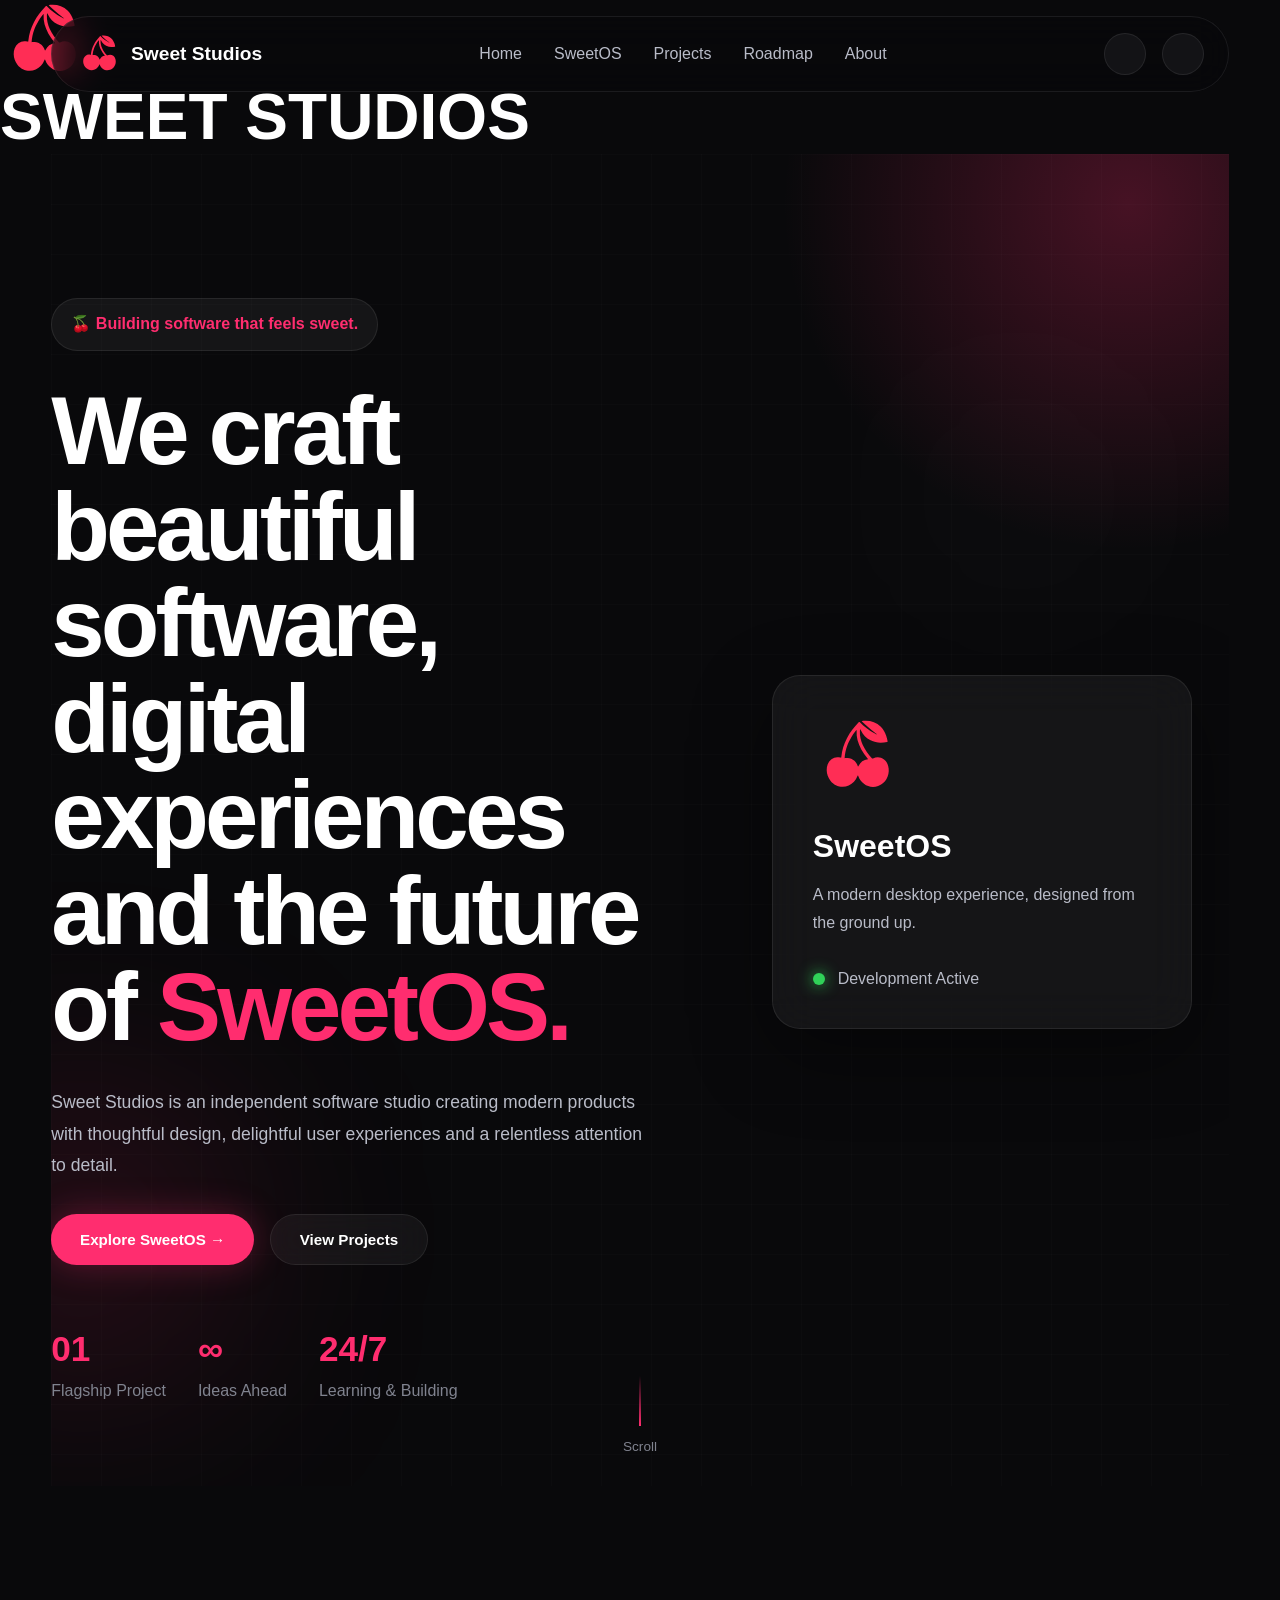
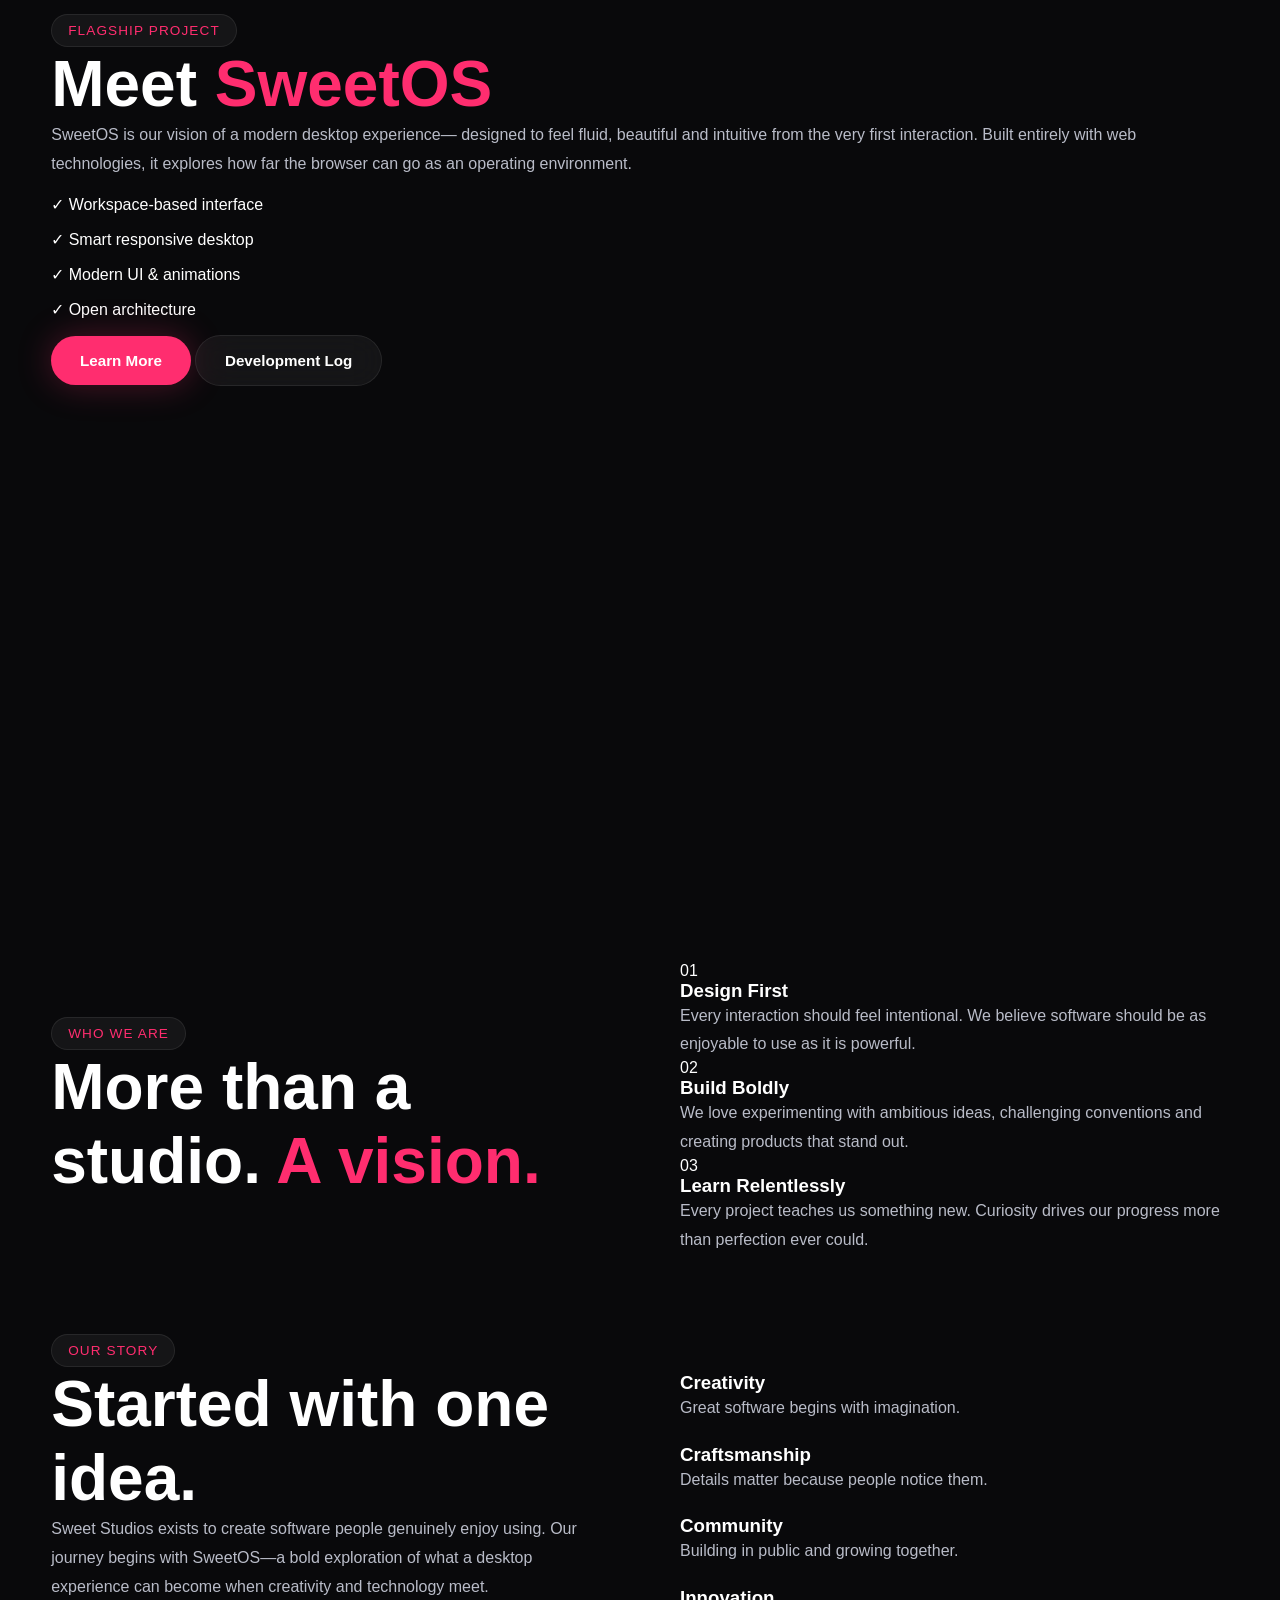
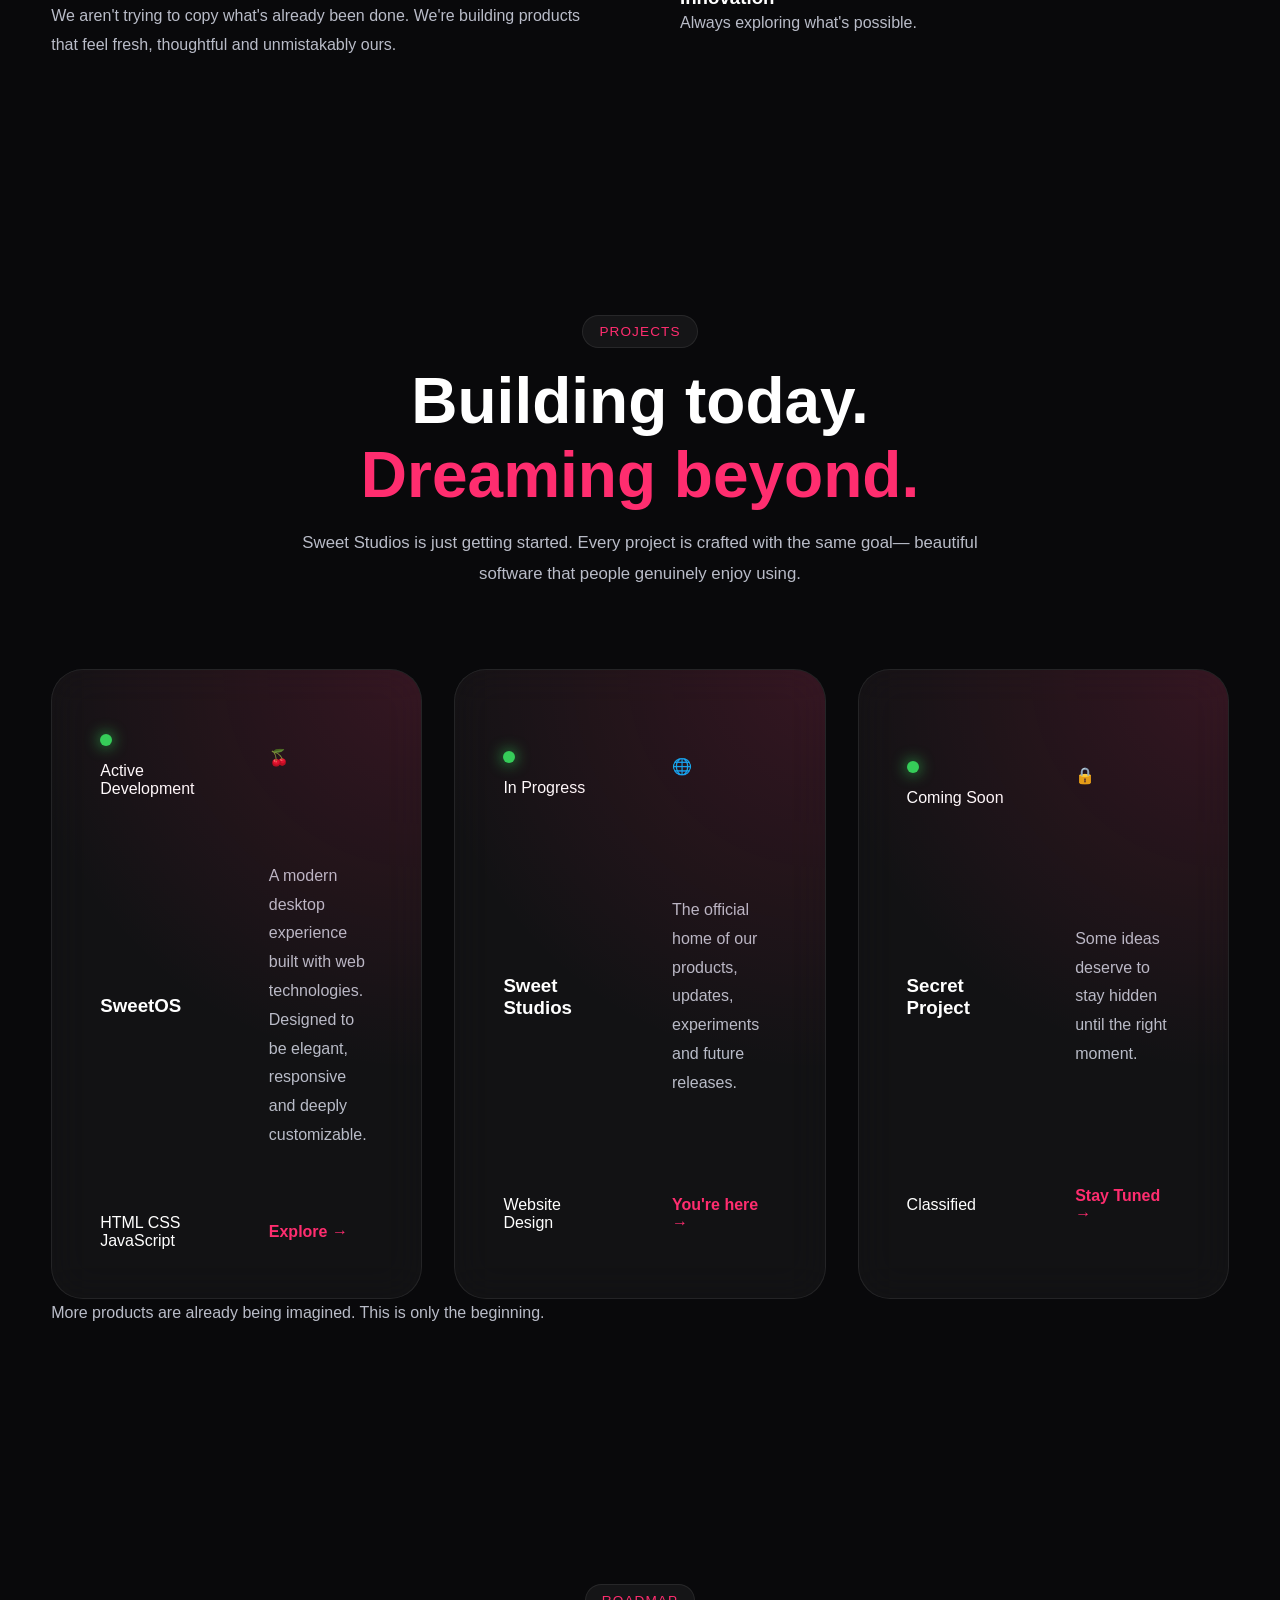
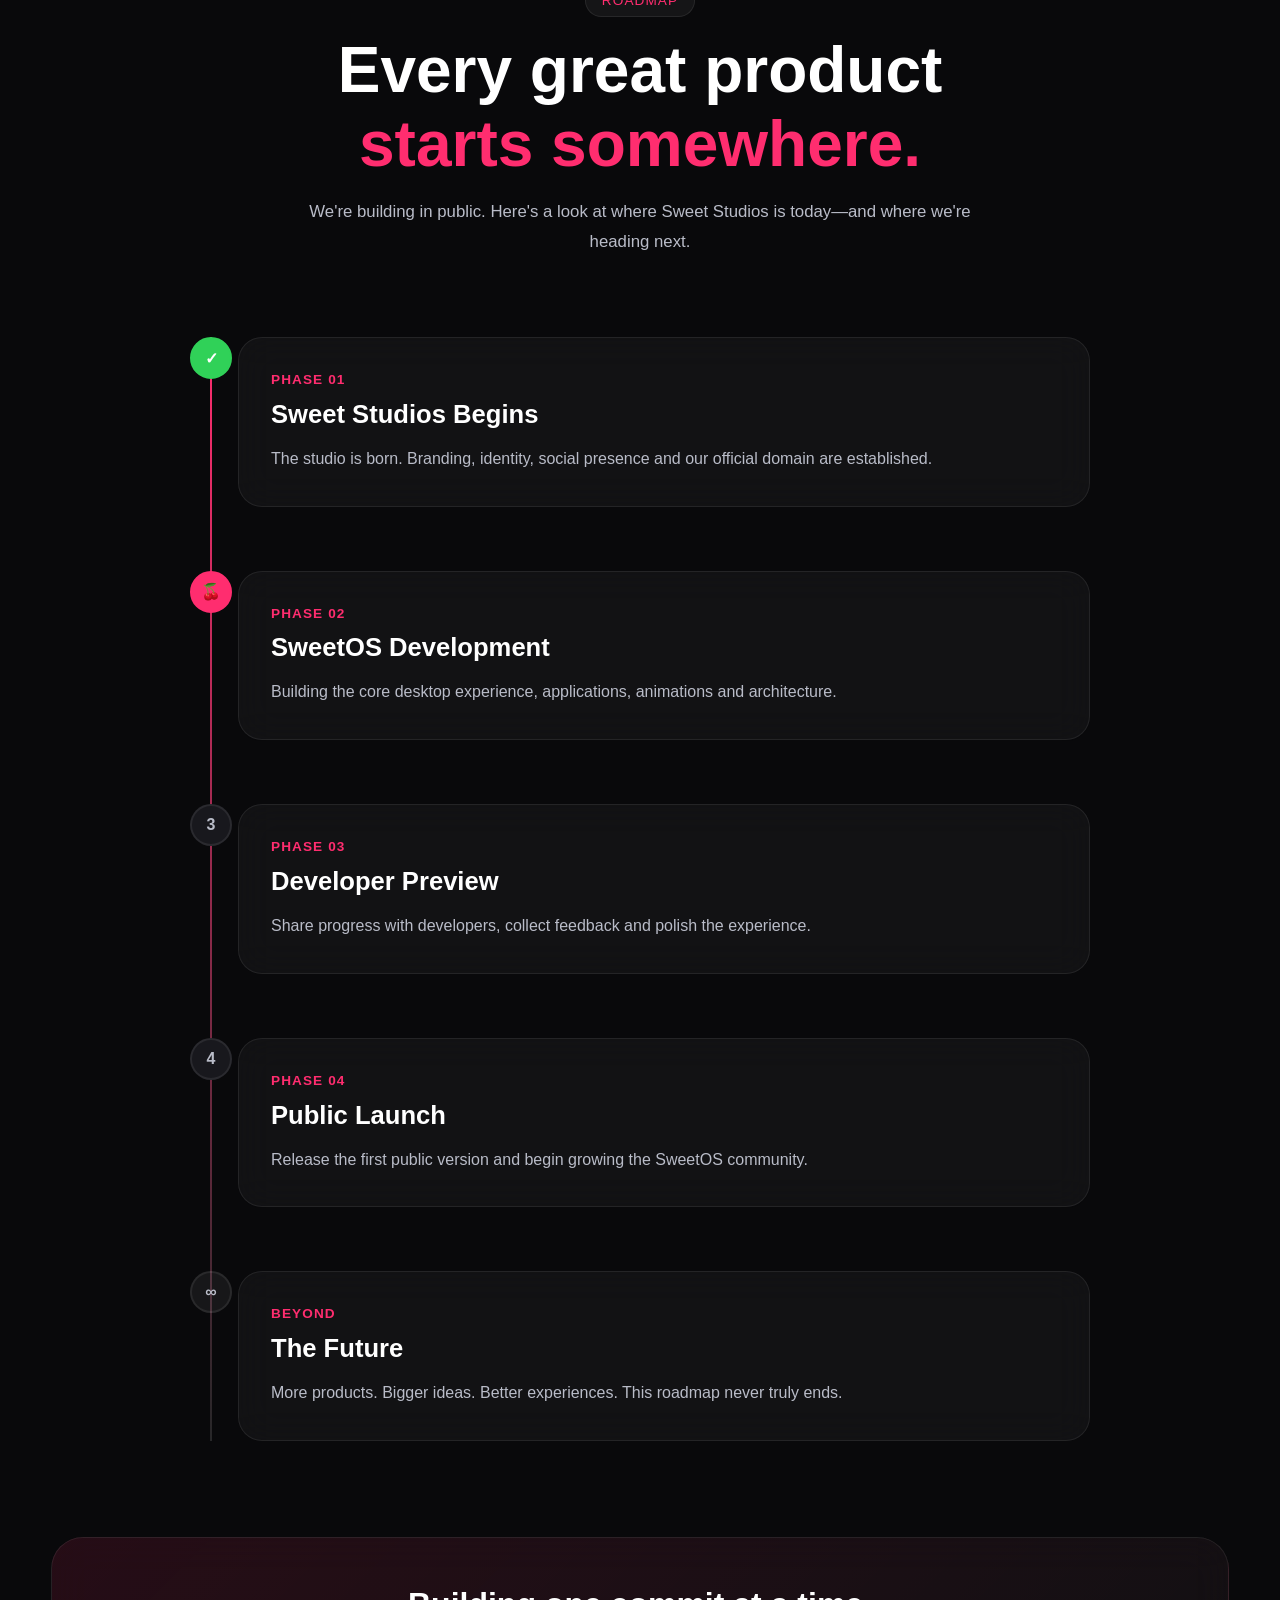
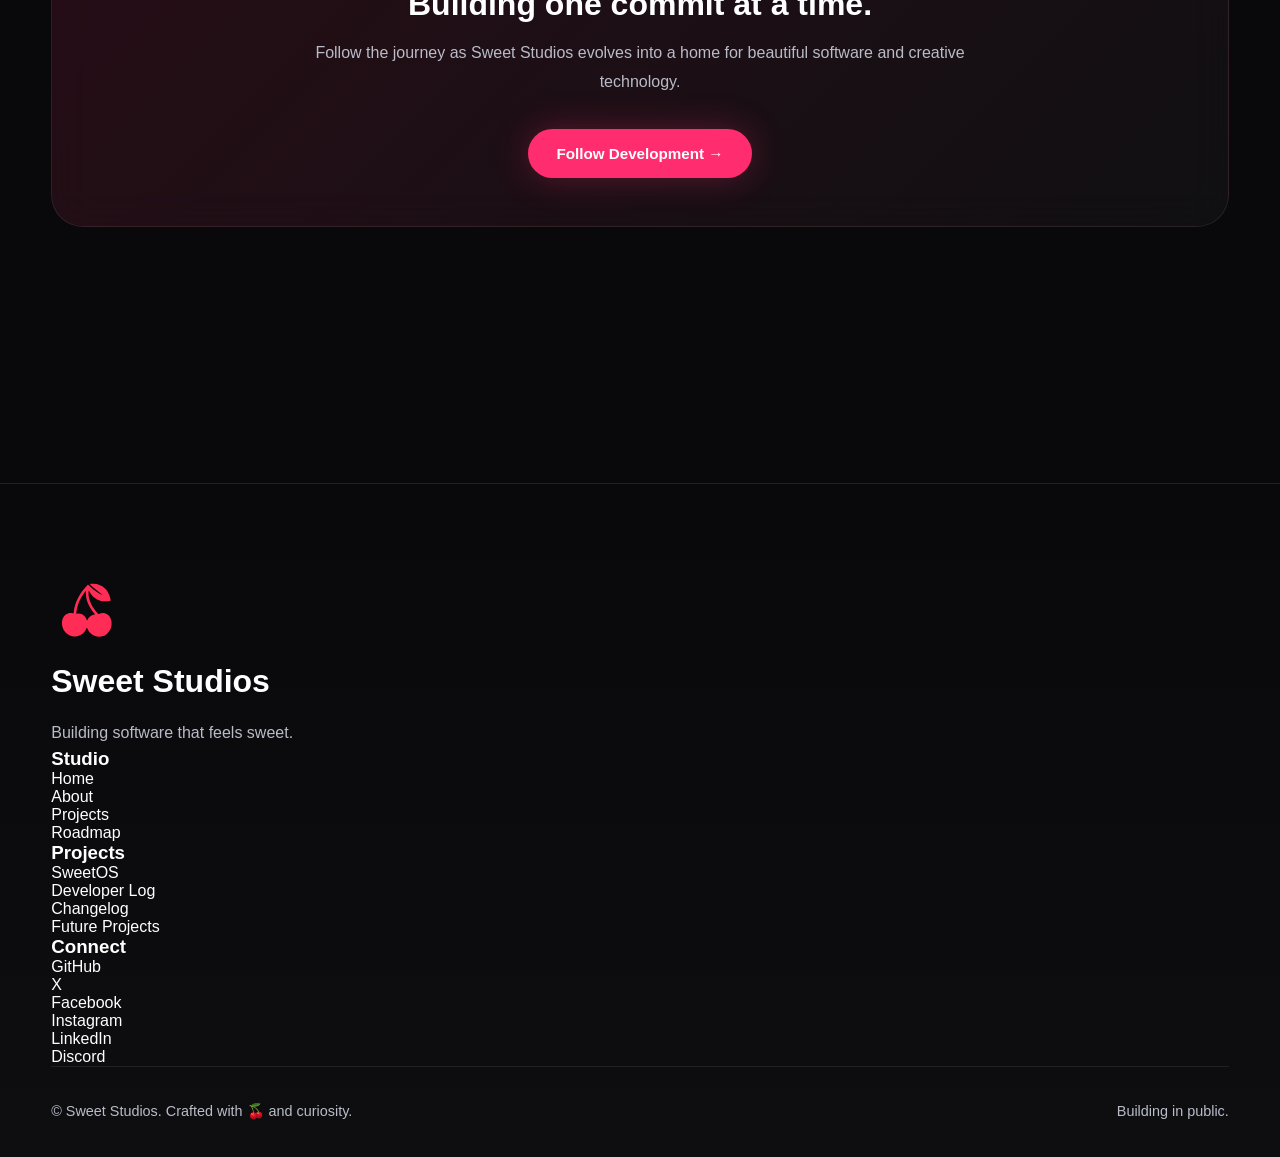
==== index.html @ a258faa6 "Update index.html loader v0.1" ====
<!DOCTYPE html>
<html lang="en">

<head>
  <meta charset="UTF-8">
  <meta name="viewport" content="width=device-width, initial-scale=1.0">

  <!-- Primary SEO -->
  <title>Sweet Studios | Software &amp; Digital Experiences</title>
  <meta name="title" content="Sweet Studios | Software &amp; Digital Experiences">
  <meta name="description" content="Sweet Studios is an independent software studio creating modern products with thoughtful design, delightful user experiences, and the future of SweetOS.">
  <meta name="keywords" content="Sweet Studios, SweetOS, software studio, web development, digital experiences, mobile OS">
  <meta name="author" content="Sweet Studios">
  <meta name="robots" content="index, follow">

  <!-- Canonical URL -->
  <link rel="canonical" href="https://swiitstudios.com/">

  <!-- Favicons -->
  <!-- Primary Favicon for Google Search & legacy browsers -->
  <link rel="icon" type="image/png" sizes="48x48" href="./assets/favicon-48x48.png">
  <link rel="icon" type="image/svg+xml" href="./assets/favicon.svg">
  <link rel="apple-touch-icon" href="./assets/preview-image.jpg">

  <!-- Open Graph / Facebook / WhatsApp -->
  <meta property="og:type" content="website">
  <meta property="og:url" content="https://swiitstudios.com/">
  <meta property="og:title" content="Sweet Studios builds beautiful software, creative experiences and SweetOS.">
  <meta property="og:description" content="Sweet Studios is an independent software studio creating modern products with thoughtful design, delightful user experiences, and the future of SweetOS.">
  <meta property="og:image" content="https://swiitstudios.com/assets/preview-image.jpg">
  <meta property="og:image:type" content="image/jpeg">
  <meta property="og:image:width" content="1200">
  <meta property="og:image:height" content="630">
  <meta property="og:site_name" content="Sweet Studios">

  <!-- Twitter / X Card -->
  <meta name="twitter:card" content="summary_large_image">
  <meta name="twitter:url" content="https://swiitstudios.com/">
  <meta name="twitter:title" content="Sweet Studios builds beautiful software, creative experiences and SweetOS.">
  <meta name="twitter:description" content="Sweet Studios is an independent software studio creating modern products with thoughtful design, delightful user experiences, and the future of SweetOS.">
  <meta name="twitter:image" content="https://swiitstudios.com/assets/preview-image.jpg">
  <meta name="twitter:site" content="@swiitstudios">

  <link rel="stylesheet" href="assets/css/main.css">
</head>


<body>
   <!-- Loader Overlay -->
    <div id="loader-overlay" class="loader-overlay">
        <div class="loader-content">
            <!-- Cherry Icon Container -->
            <div class="cherry-pulse">
                <svg version="1.1" id="Layer_1" xmlns="http://www.w3.org/2000/svg" width="80" height="80"
                    viewBox="200 200 550 550">
                    <g fill="#FF2D55">
                        <path fill-rule="evenodd" clip-rule="evenodd" d="
          M647.531860,681.718750 
          C587.702698,701.925659 530.887329,667.649536 511.697693,614.627380 
          C510.999786,612.699097 510.941132,610.254883 508.359467,609.430908 
          C505.854248,610.314941 505.794220,612.771729 505.040985,614.676147 
          C493.593445,643.619568 473.995697,665.018738 445.465332,677.565002 
          C401.387909,696.948120 349.111298,682.767517 319.976013,644.398743 
          C303.941895,623.283020 294.662598,599.555115 294.166260,573.265869 
          C293.602112,543.384033 302.396698,516.554077 327.069794,497.358185 
          C345.096161,483.333435 365.464539,479.878296 387.467285,486.085785 
          C394.243256,487.997467 394.217743,487.937134 394.837738,480.764618 
          C398.764862,435.334717 412.491028,392.865662 433.348419,352.494965 
          C454.429230,311.691803 482.770752,276.308929 514.123047,243.102737 
          C517.301636,239.736191 519.247864,239.729340 522.430725,243.131760 
          C551.375732,274.073273 585.149353,298.756226 622.003845,319.398804 
          C624.910339,321.026794 627.692505,322.882172 630.633423,324.441559 
          C632.610474,325.489868 634.577637,326.966217 637.321533,326.128296 
          C637.478088,322.799042 634.791382,321.568268 632.828552,320.095703 
          C609.219849,302.385040 586.440308,283.667969 564.510986,263.921936 
          C555.721497,256.007538 547.094238,247.912201 538.442566,239.846191 
          C537.274170,238.756897 535.708130,237.841644 535.576599,235.264908 
          C540.890625,233.099365 546.771362,233.324203 552.384583,233.017258 
          C596.153748,230.623795 634.612732,243.503433 666.346558,274.213531 
          C683.944763,291.243988 695.035278,312.470734 703.103455,335.357178 
          C707.481812,347.777130 710.755432,360.486450 712.802368,373.516449 
          C713.252747,376.383301 712.712463,377.831726 709.679138,378.462097 
          C670.514771,386.600830 632.191162,385.781952 595.632446,367.467346 
          C565.038269,352.140747 544.083862,327.509857 528.972656,297.384705 
          C528.153687,295.752075 527.269775,294.150543 526.362732,292.565063 
          C526.229980,292.333130 525.798157,292.272400 524.997253,291.890411 
          C522.485718,296.779633 522.663025,302.155853 522.410889,307.281952 
          C520.819458,339.630798 528.979980,369.924133 542.229370,399.098816 
          C557.763306,433.304016 580.210205,462.785187 604.709229,490.897827 
          C607.377380,493.959564 609.493408,493.203430 612.437317,491.730316 
          C639.188171,478.343994 664.638428,480.728027 688.359436,498.821686 
          C703.071838,510.043823 711.805176,525.369080 716.791565,543.007874 
          C730.499756,591.498901 710.283325,645.059021 668.075378,671.737549 
          C661.729614,675.748535 654.966492,678.998596 647.531860,681.718750 
          M512.892090,544.377625 
          C525.679321,516.368164 547.125488,500.079315 578.020264,497.159149 
          C577.768250,493.605042 575.612244,492.032806 574.087646,490.168671 
          C558.458557,471.058655 544.000671,451.178162 532.081238,429.470001 
          C509.928925,389.125336 496.594269,346.678558 499.960602,300.034332 
          C500.071991,298.490692 500.683594,296.730835 499.180298,295.394745 
          C485.136505,305.712341 447.979034,368.880615 435.846222,402.642609 
          C425.696808,430.885284 418.724365,459.739075 417.334137,490.270355 
          C419.764832,489.956665 421.410126,489.852722 423.008453,489.521881 
          C446.951416,484.566193 467.358948,491.599487 485.011047,507.844879 
          C495.804810,517.778442 502.928131,530.041077 507.565582,543.859924 
          C508.014221,545.196777 508.116547,547.044128 509.898773,547.423523 
          C511.631226,547.792358 512.021851,546.204529 512.892090,544.377625 
          z" />
                    </g>
                </svg>
            </div>

            <!-- Title & Progress Bar -->
            <h2 class="loader-title">SWEET STUDIOS</h2>
            <div class="progress-bar-container">
                <div id="progress-bar" class="progress-bar"></div>
            </div>
        </div>
    </div>


    <div id="navbar"></div>

    <main>

        <div id="hero"></div>

        <div id="featured-project"></div>

        <div id="about"></div>

        <div id="projects"></div>

        <div id="roadmap"></div>

    </main>

    <div id="footer"></div>

    <script src="assets/js/loader.js"></script>
    <script src="assets/js/main.js"></script>

</body>

</html>
---- assets/css/main.css ----
@import url("reset.css");
@import url("variables.css");
@import url("buttons.css");
@import url("animations.css");

@import url("navbar.css");
@import url("hero.css");
@import url("featured-project.css");
@import url("about.css");
@import url("projects.css");
@import url("roadmap.css");
@import url("footer.css");

/* ===========================
   GLOBAL STYLES
=========================== */

html{

    scroll-behavior:smooth;

}

body{

    margin:0;

    background:var(--background);

    color:var(--text-primary);

    font-family:var(--font-family);

    overflow-x:hidden;

}

main{

    width:100%;

}

section{

    width:100%;

    position:relative;

}

img{

    display:block;

    max-width:100%;

}

a{

    text-decoration:none;

    color:inherit;

}

.container{

    width:min(1200px,92%);

    margin:auto;

}

/* ===========================
   SECTION TAG
=========================== */

.section-tag{

    display:inline-flex;

    align-items:center;

    gap:.6rem;

    padding:.5rem 1rem;

    border-radius:999px;

    background:rgba(255,255,255,.05);

    border:1px solid rgba(255,255,255,.08);

    color:var(--accent);

    font-size:.85rem;

    letter-spacing:.08em;

    text-transform:uppercase;

}

/* ===========================
   HEADINGS
=========================== */

h1{

    font-size:clamp(3rem,8vw,6rem);

    line-height:1;

    margin:0;

}

h2{

    font-size:clamp(2rem,5vw,4rem);

    margin:0;

}

h3{

    margin:0;

}

p{

    line-height:1.8;

    color:var(--text-secondary);

}

/* ===========================
   TEXT HIGHLIGHT
=========================== */

span{

    color:inherit;

}

.hero-title span,
h2 span{

    color:var(--accent);

}

/* ===========================
   CUSTOM SCROLLBAR
=========================== */

::-webkit-scrollbar{

    width:10px;

}

::-webkit-scrollbar-track{

    background:#090909;

}

::-webkit-scrollbar-thumb{

    background:var(--accent);

    border-radius:999px;

}

::-webkit-scrollbar-thumb:hover{

    background:var(--accent-light);

}
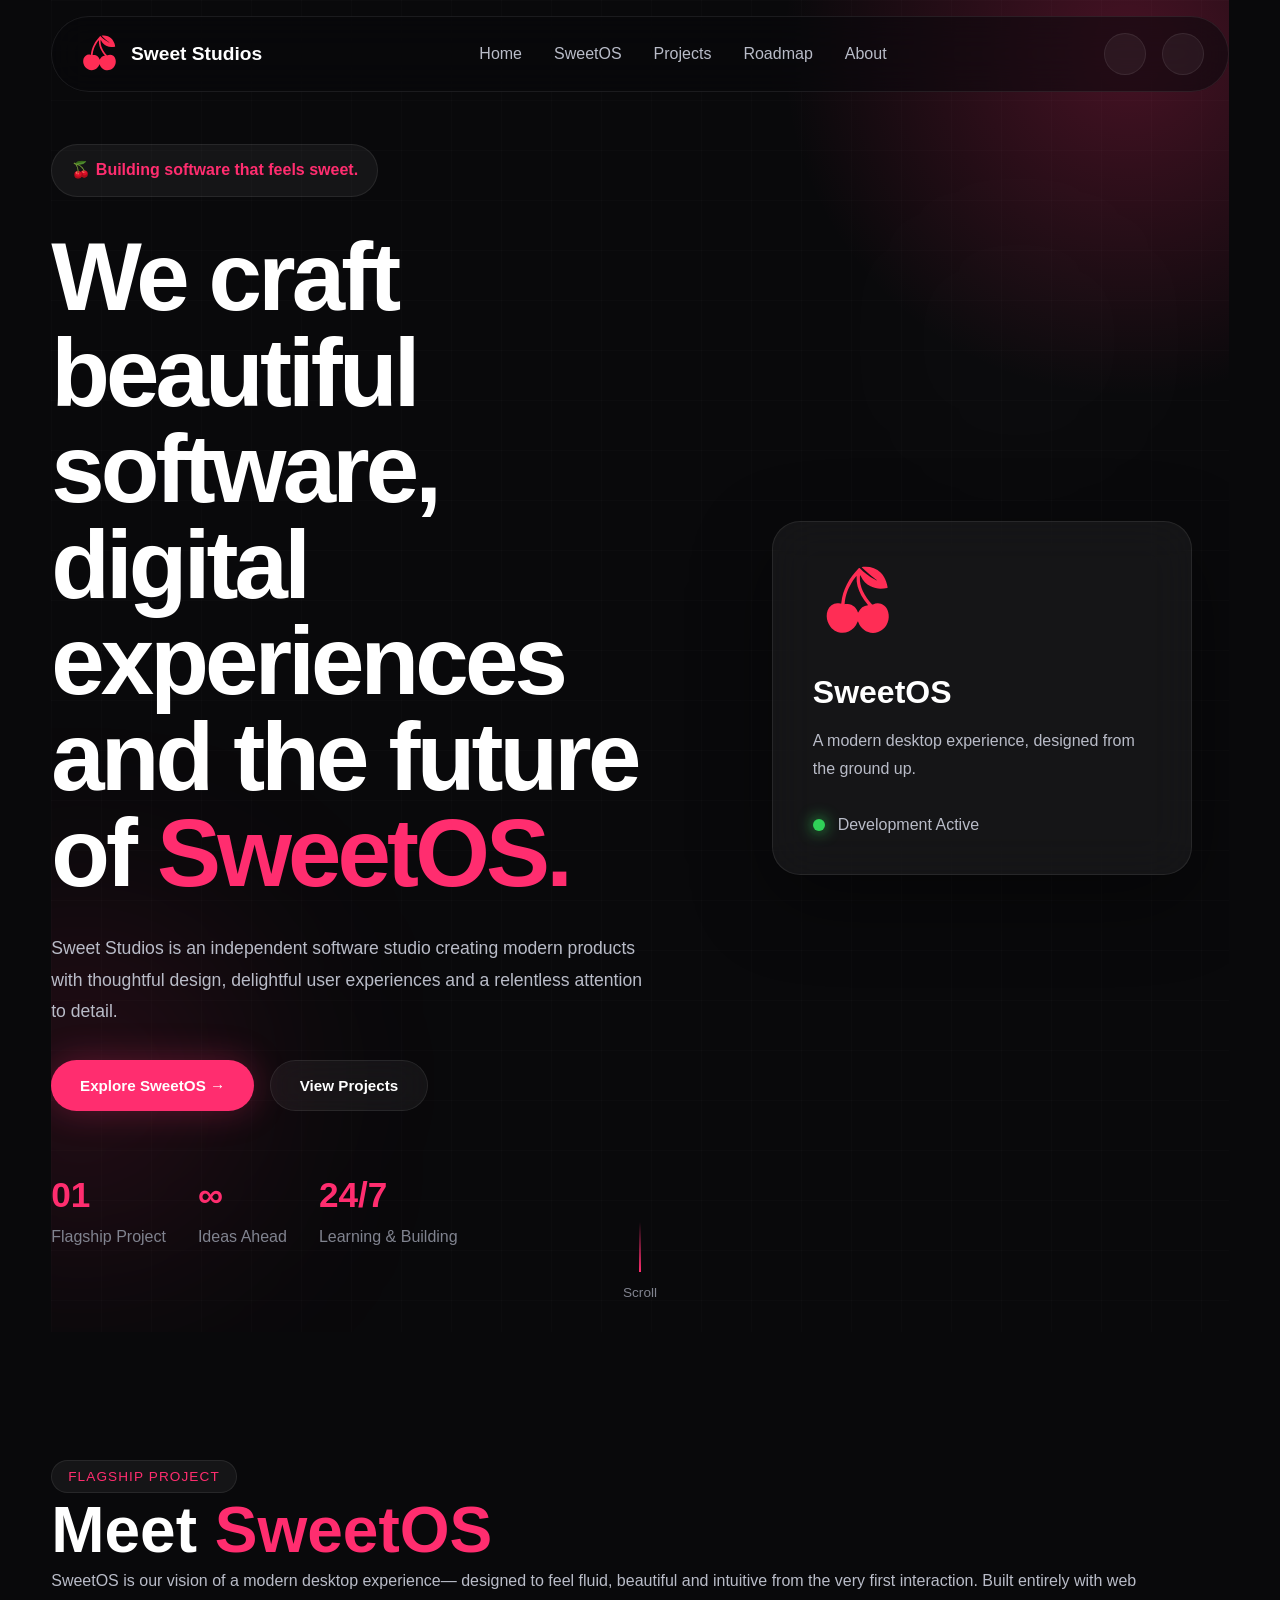
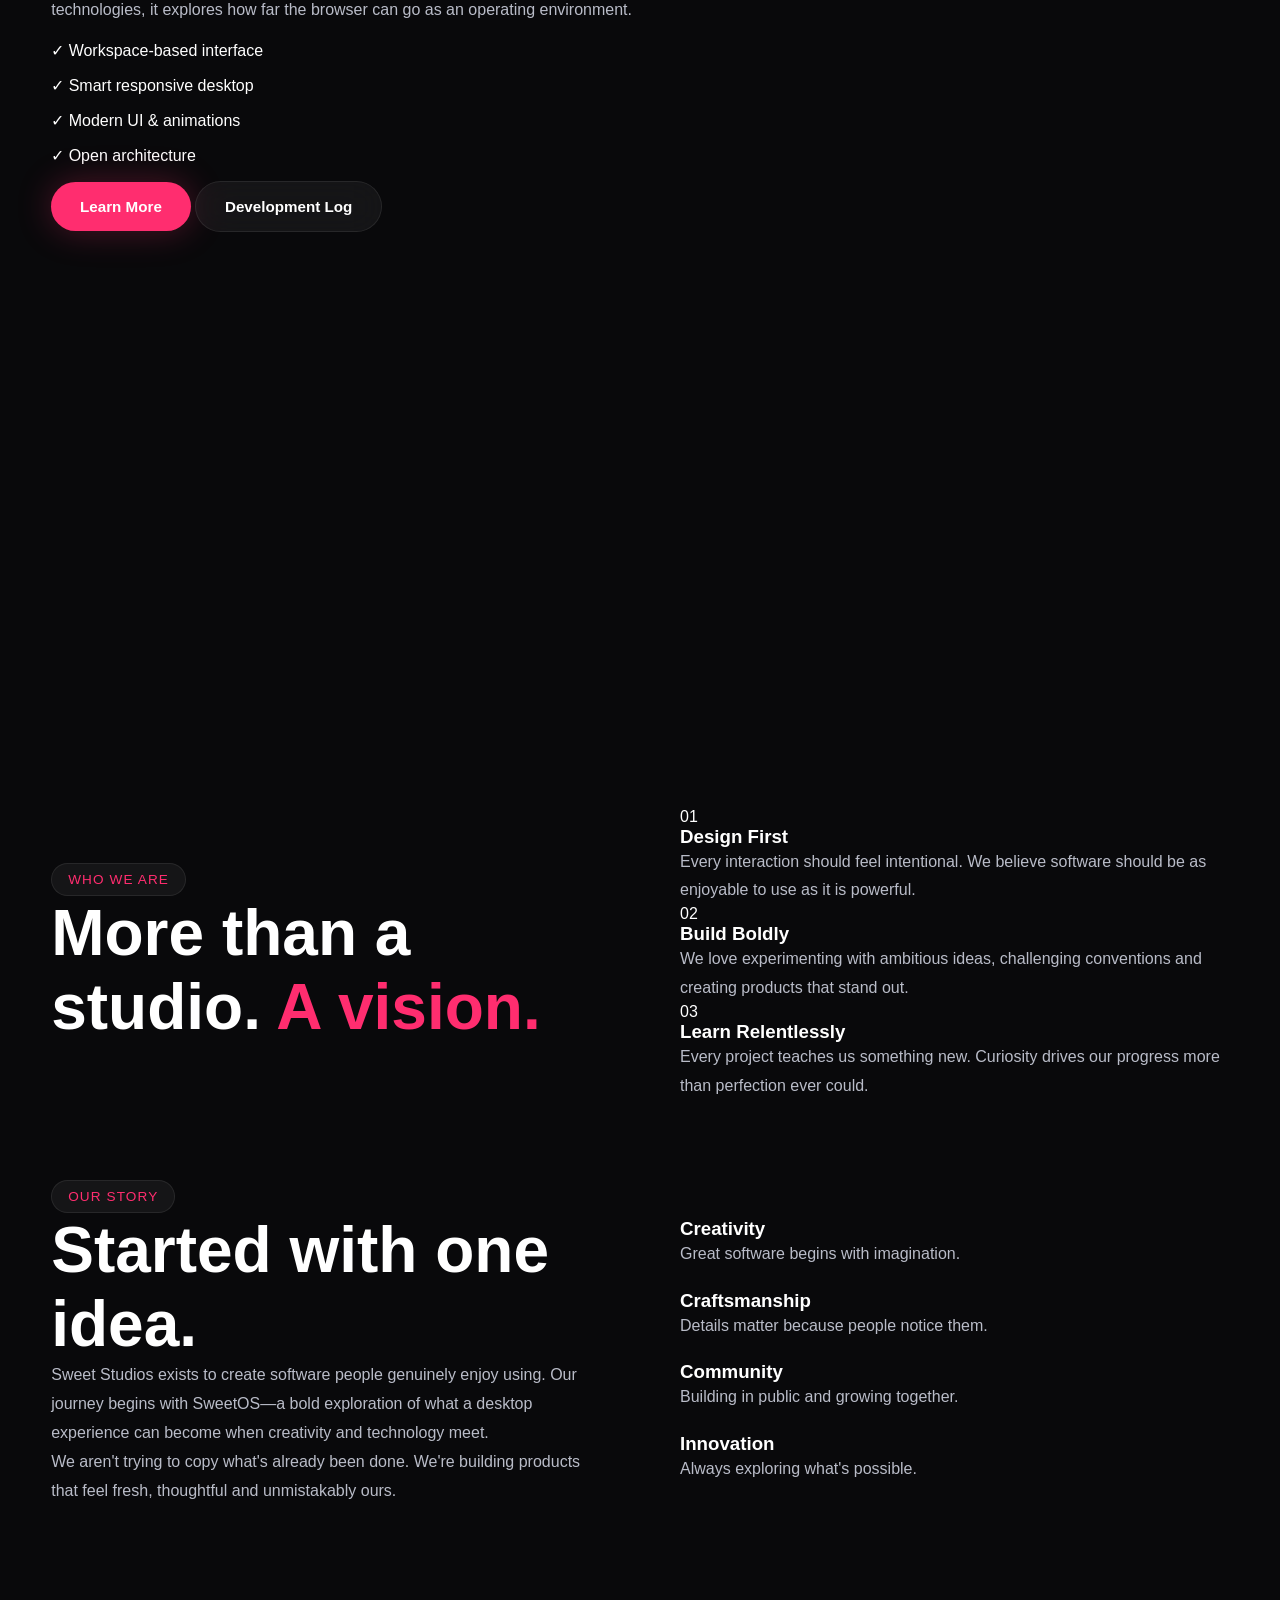
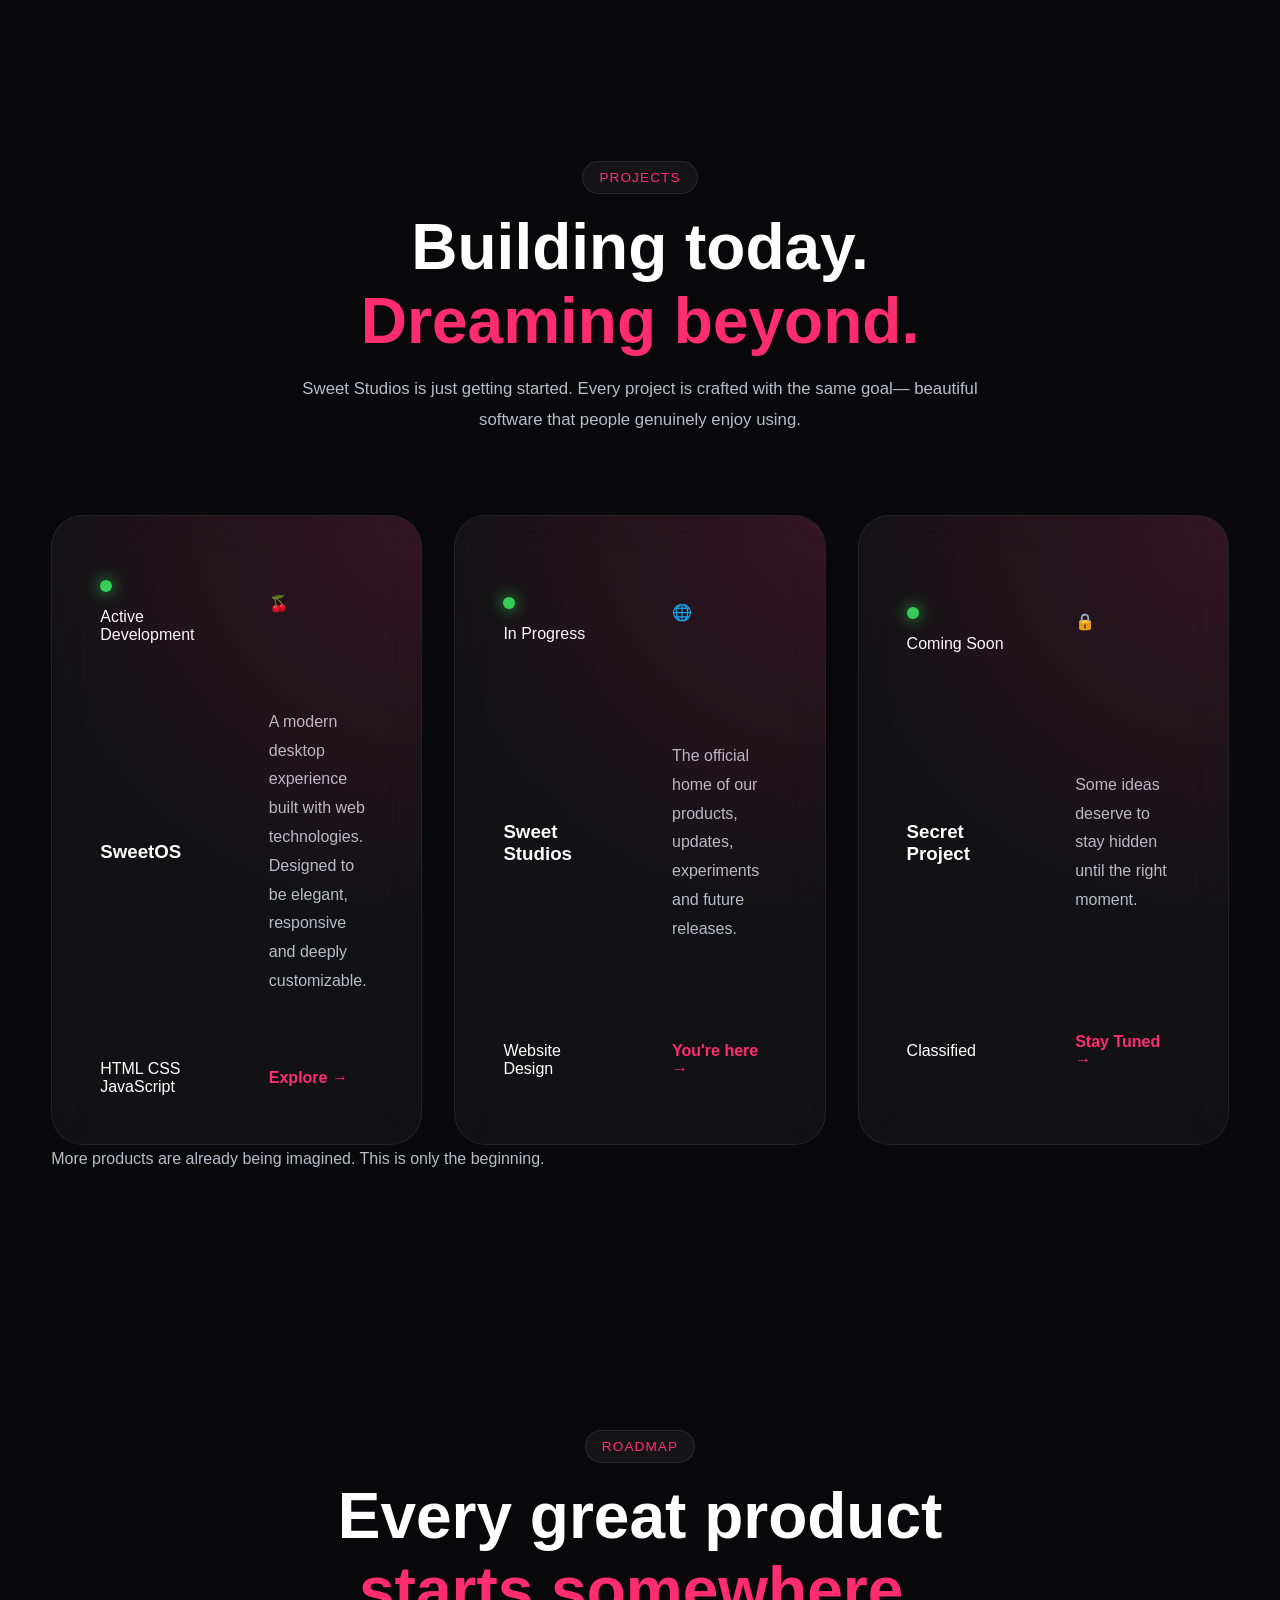
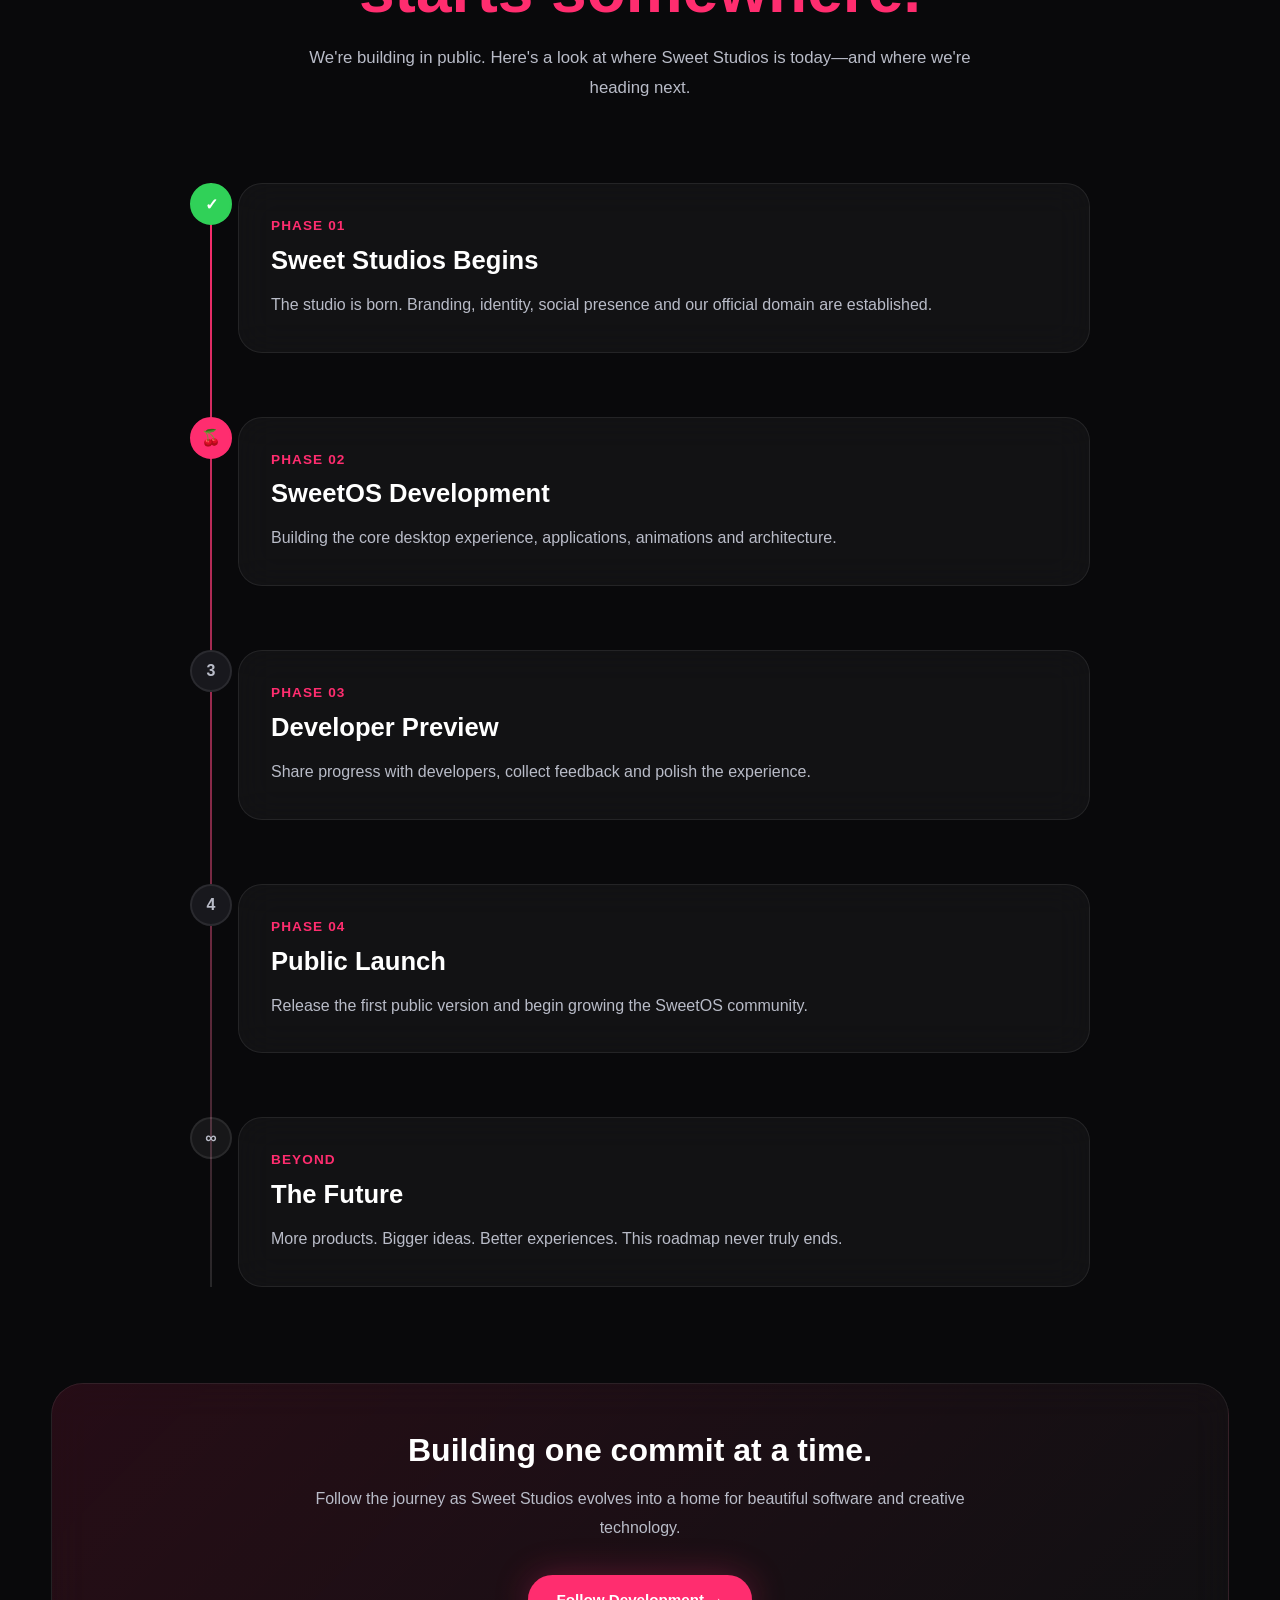
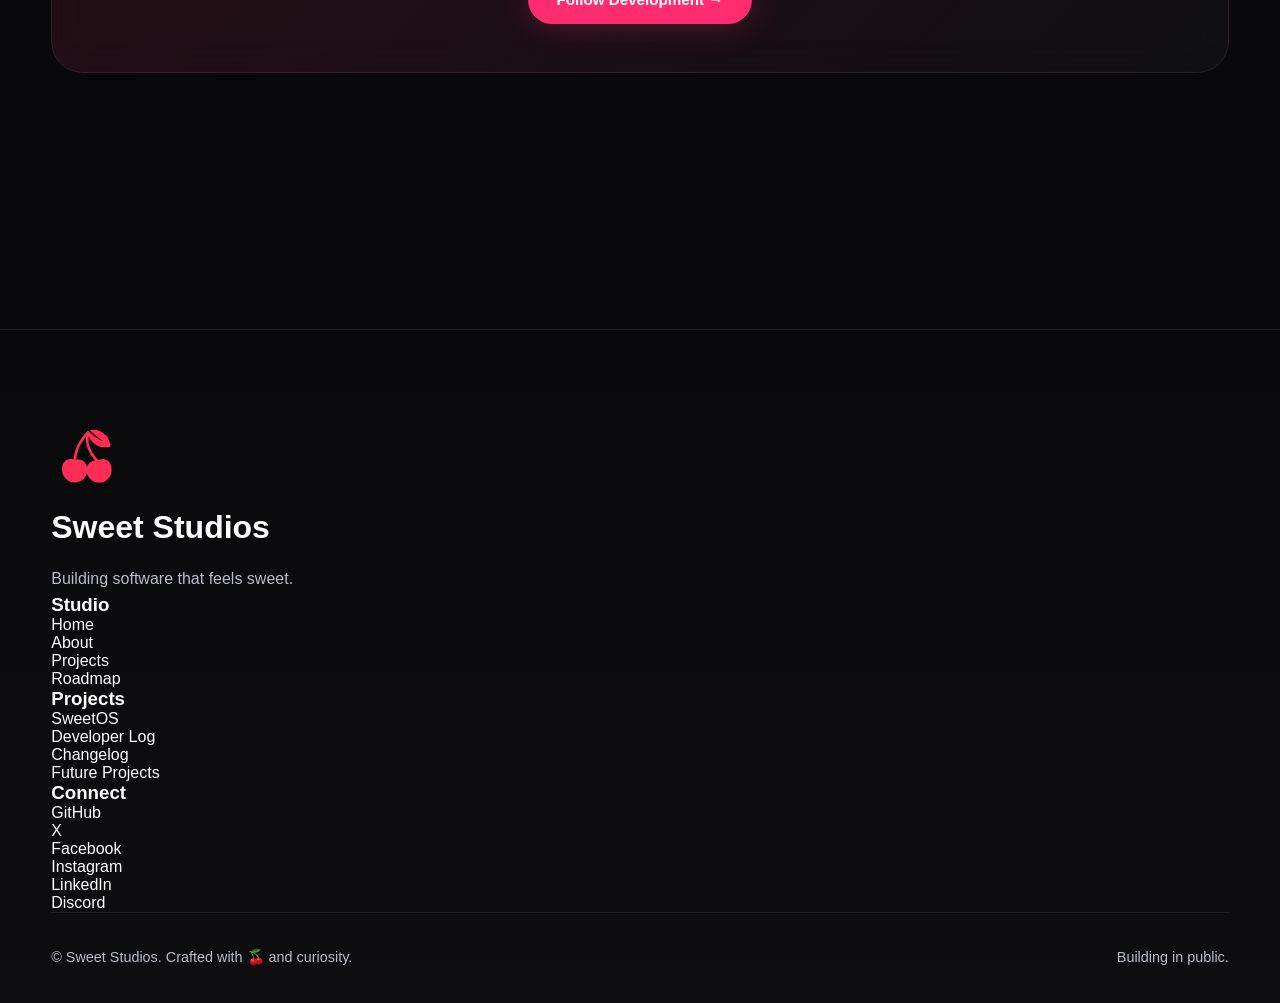
==== commit b08adc25: "Update index.html Brand names mistakes" ====
--- a/index.html
+++ b/index.html
@@ -40,6 +40,24 @@
   <meta name="twitter:description" content="Sweet Studios is an independent software studio creating modern products with thoughtful design, delightful user experiences, and the future of SweetOS.">
   <meta name="twitter:image" content="https://swiitstudios.com/assets/preview-image.jpg">
   <meta name="twitter:site" content="@swiitstudios">
+
+  <!-- Organization Schema - Tells Google + AI your real brand name -->
+<script type="application/ld+json">
+{
+  "@context": "https://schema.org",
+  "@type": "Organization",
+  "name": "Sweet Studios",
+  "alternateName": "Swiit Studios",
+  "url": "https://swiitstudios.com",
+  "logo": "https://swiitstudios.com/assets/favicon.svg",
+  "sameAs": [
+    "https://github.com/swiitstudios",
+    "https://x.com/swiitstudios",
+    "https://facebook.com/swiitstudios"
+  ],
+  "description": "Sweet Studios is an independent software studio creating modern products with thoughtful design, delightful user experiences, and the future of SweetOS."
+}
+</script>
 
   <link rel="stylesheet" href="assets/css/main.css">
 </head>
--- a/assets/css/main.css
+++ b/assets/css/main.css
@@ -34,6 +34,79 @@
     overflow-x:hidden;
 
 }
+/* Full-screen Loader Overlay */
+.loader-overlay {
+  position: fixed;
+  top: 0;
+  left: 0;
+  width: 100vw;
+  height: 100vh;
+  background-color: #0d0d0d;
+  display: flex;
+  justify-content: center;
+  align-items: center;
+  z-index: 9999;
+  transition: opacity 0.6s ease, visibility 0.6s ease;
+}
+
+/* Loader Content Container */
+.loader-content {
+  display: flex;
+  flex-direction: column;
+  align-items: center;
+  text-align: center;
+}
+
+/* Pulsing Cherry Animation */
+.cherry-pulse {
+  animation: cherryBounce 1.4s infinite ease-in-out alternate;
+}
+
+@keyframes cherryBounce {
+  0% {
+    transform: scale(0.92);
+    filter: drop-shadow(0 0 5px rgba(255, 45, 85, 0.4));
+  }
+  100% {
+    transform: scale(1.08);
+    filter: drop-shadow(0 0 25px rgba(255, 45, 85, 0.9));
+  }
+}
+
+/* Text Styling */
+.loader-title {
+  color: #ffffff;
+  font-family: system-ui, -apple-system, sans-serif;
+  font-size: 1.1rem;
+  letter-spacing: 0.25em;
+  margin: 1.5rem 0 1rem 0;
+  text-transform: uppercase;
+  opacity: 0.9;
+}
+
+/* Progress Bar Outer Track */
+.progress-bar-container {
+  width: 160px;
+  height: 4px;
+  background: rgba(255, 255, 255, 0.1);
+  border-radius: 4px;
+  overflow: hidden;
+}
+
+/* Progress Bar Fill */
+.progress-bar {
+  width: 0%;
+  height: 100%;
+  background: linear-gradient(90deg, #FF2D55, #ff6b8b);
+  border-radius: 4px;
+  transition: width 0.2s ease-out;
+}
+
+/* Class to hide the loader smoothly */
+.loader-overlay.hidden {
+  opacity: 0;
+  visibility: hidden;
+}
 
 main{
 
@@ -184,4 +257,4 @@
 
     background:var(--accent-light);
 
-}+}
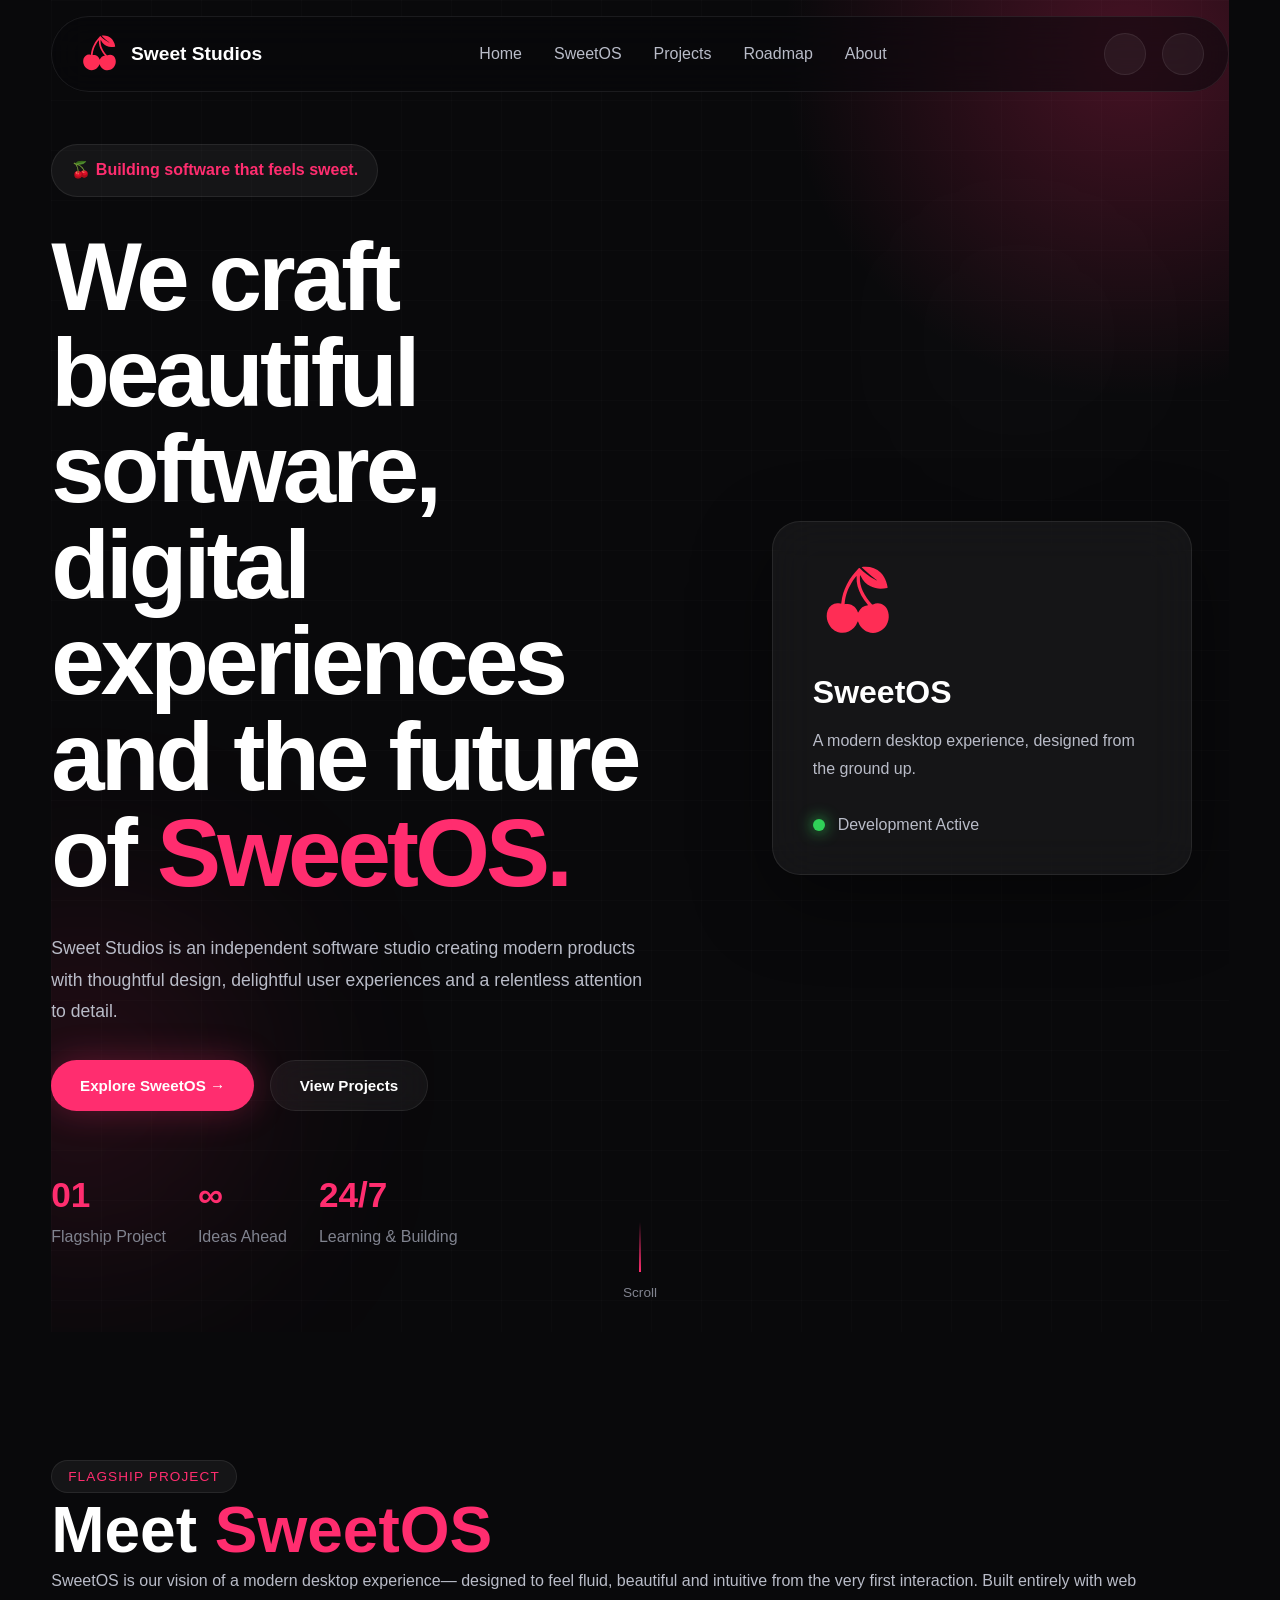
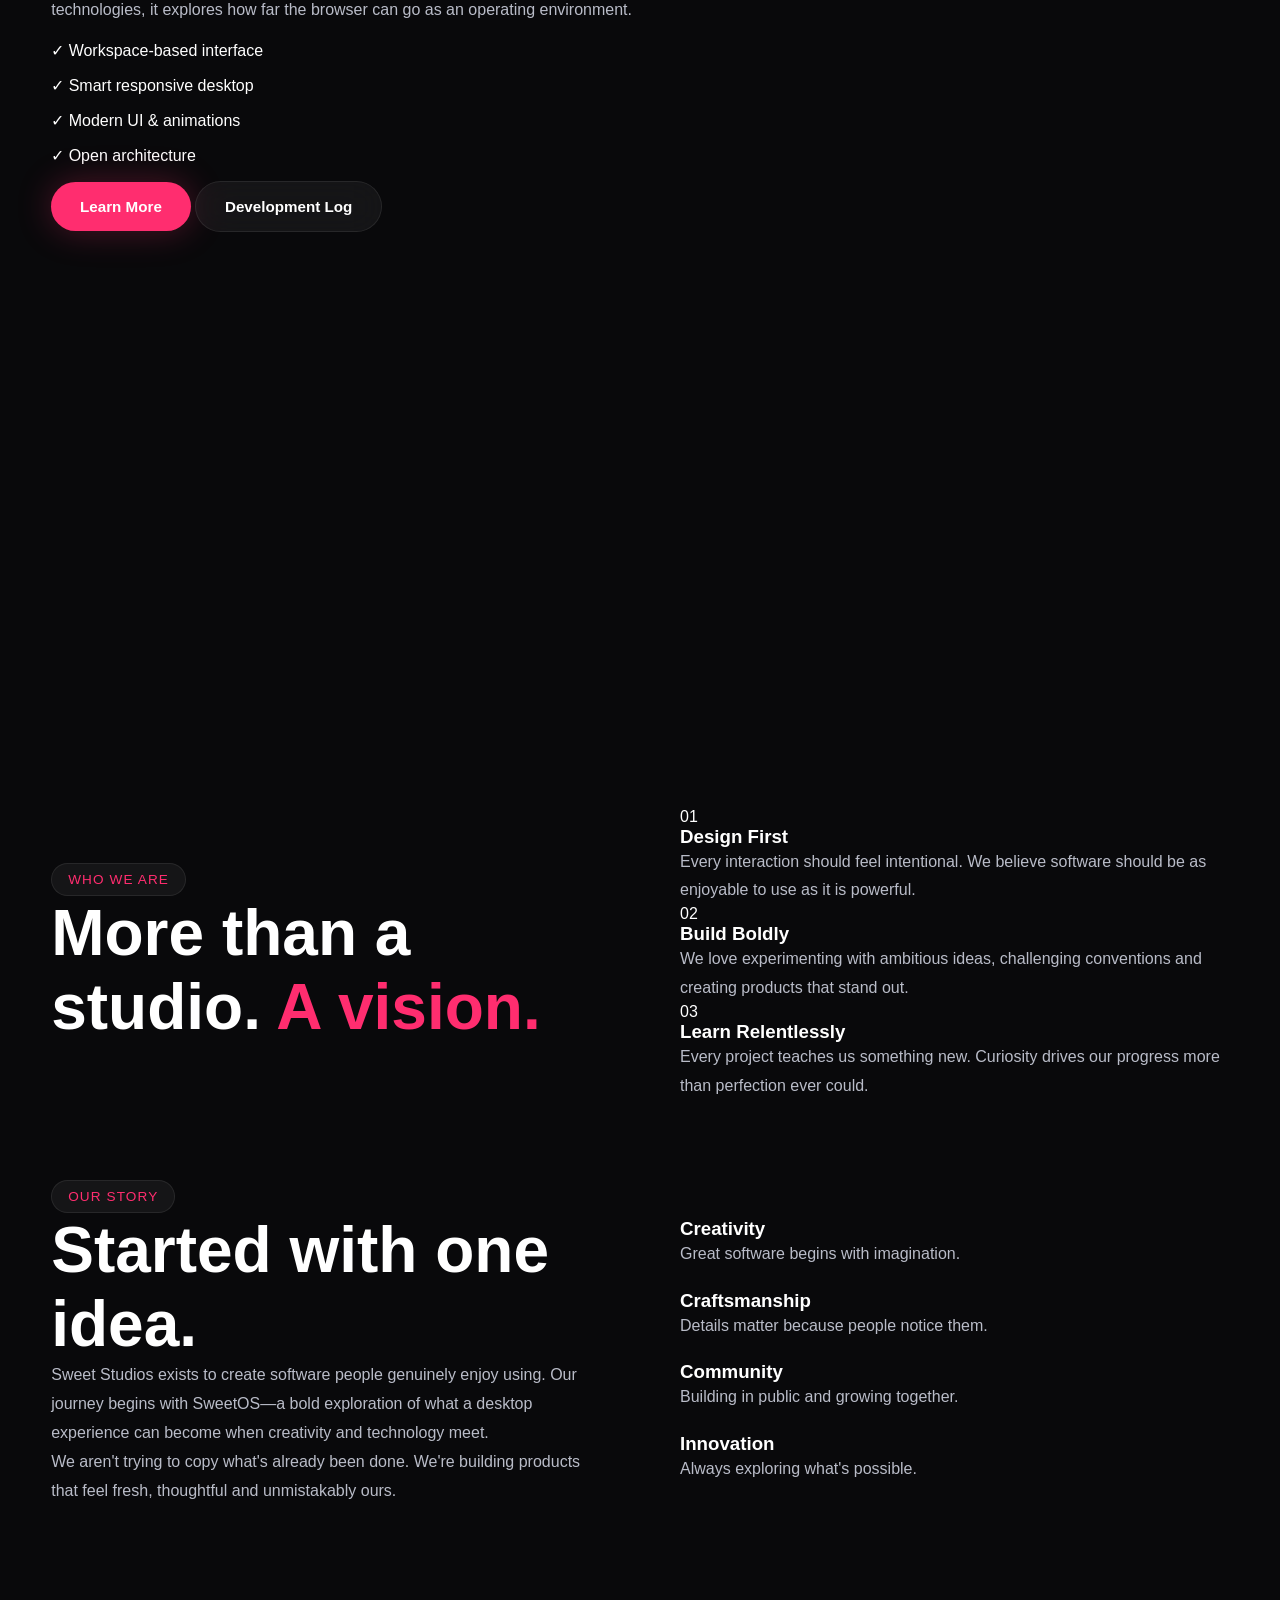
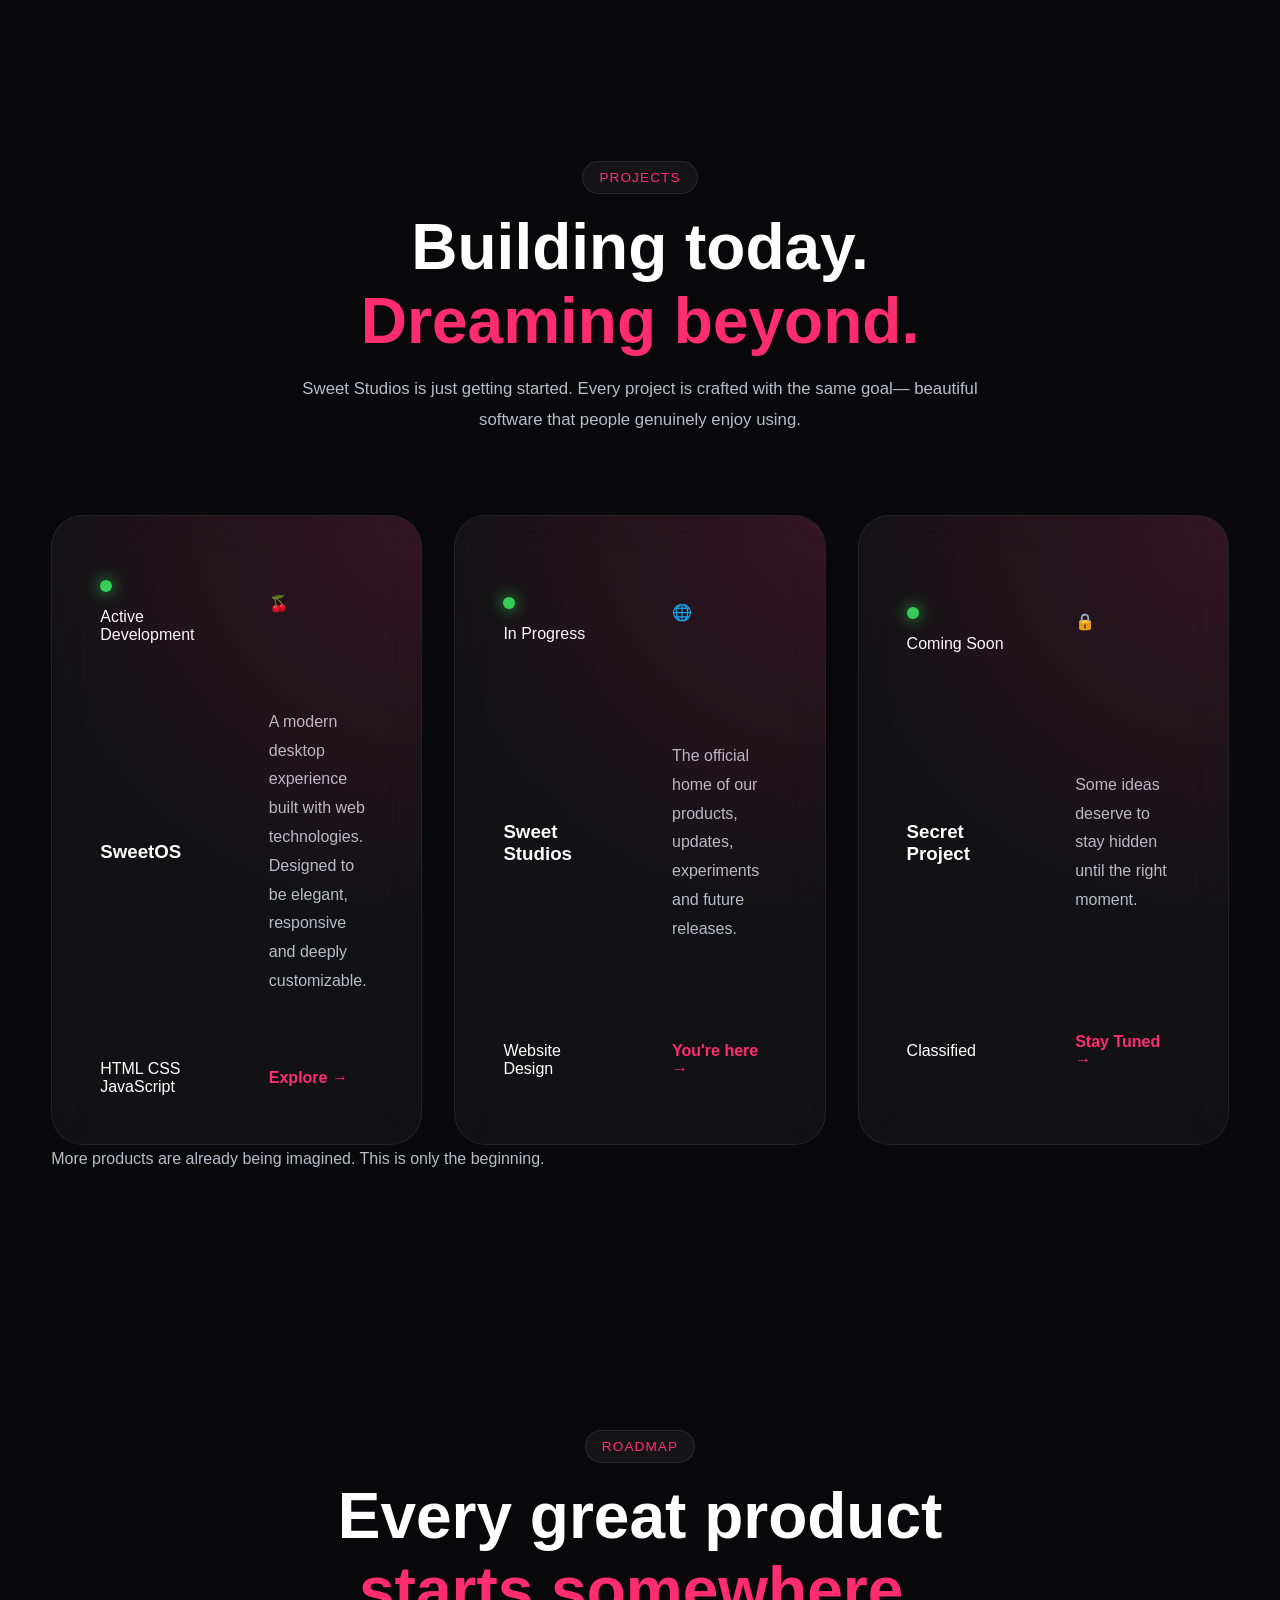
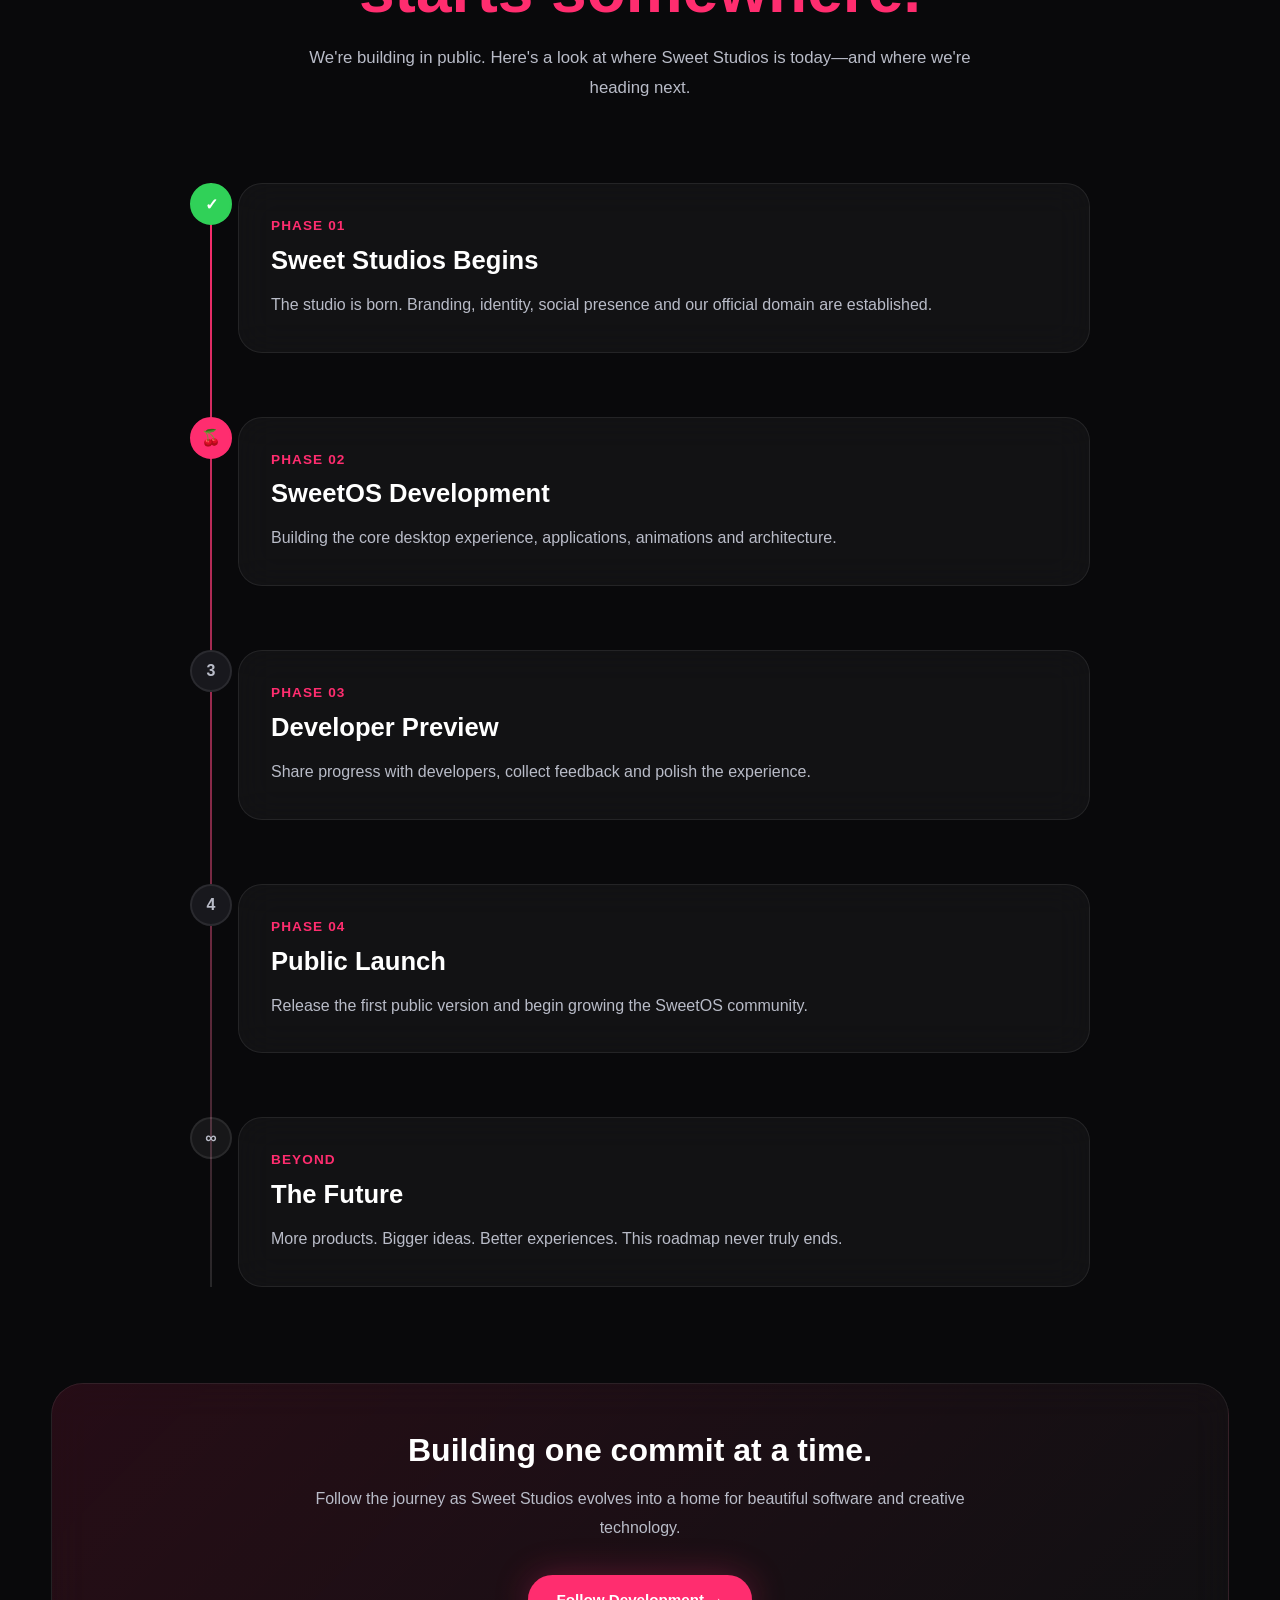
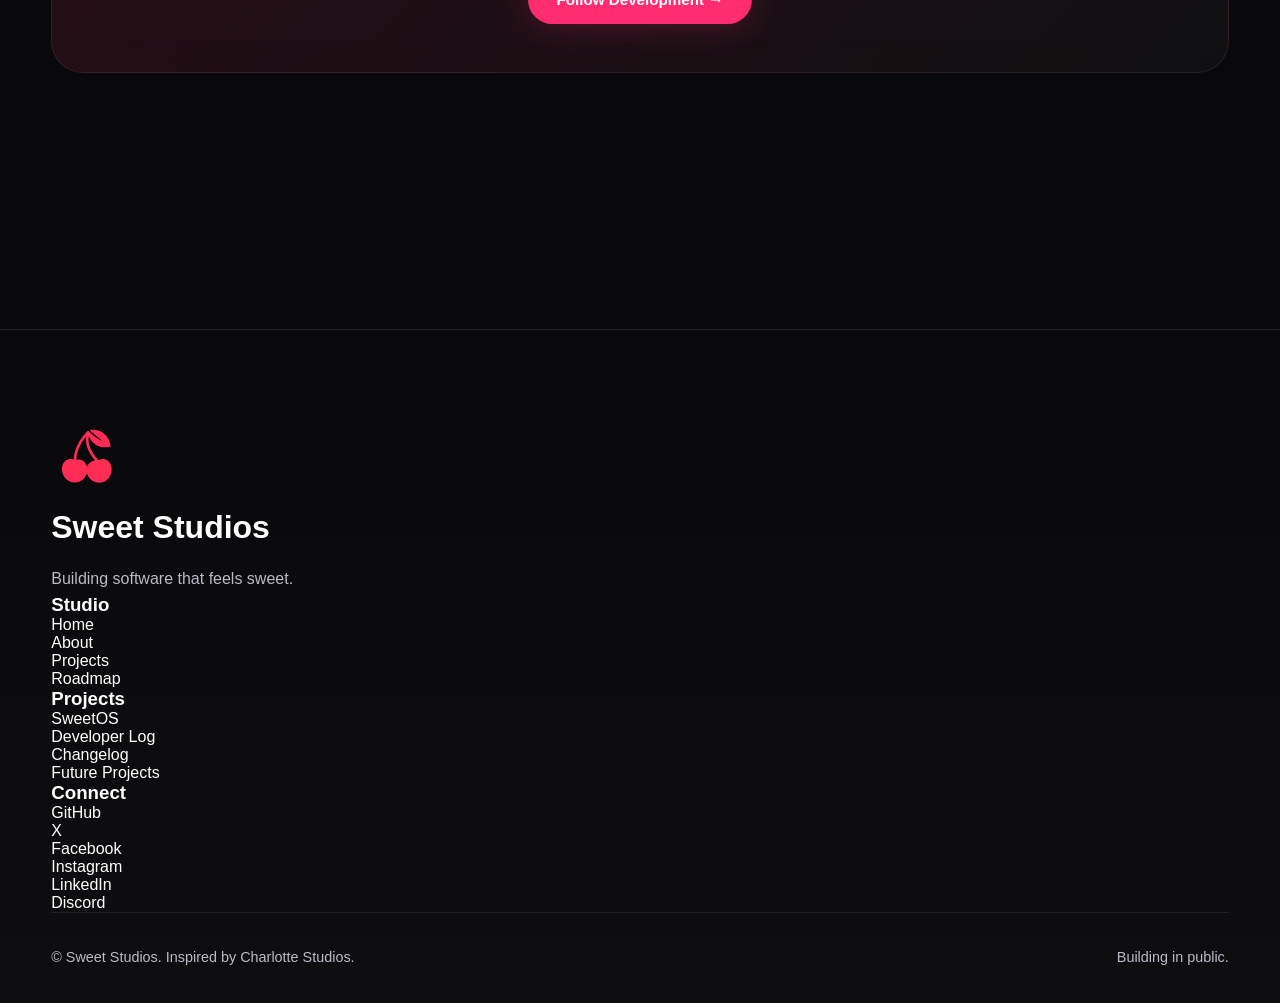
==== commit 33b56e54: "Update index.html" ====
--- a/index.html
+++ b/index.html
@@ -156,7 +156,8 @@
     <div id="footer"></div>
 
     <script src="assets/js/loader.js"></script>
-    <script src="assets/js/main.js"></script>
+<script src="assets/js/navigation.js"></script>
+<script src="assets/js/main.js"></script>
 
 </body>
 
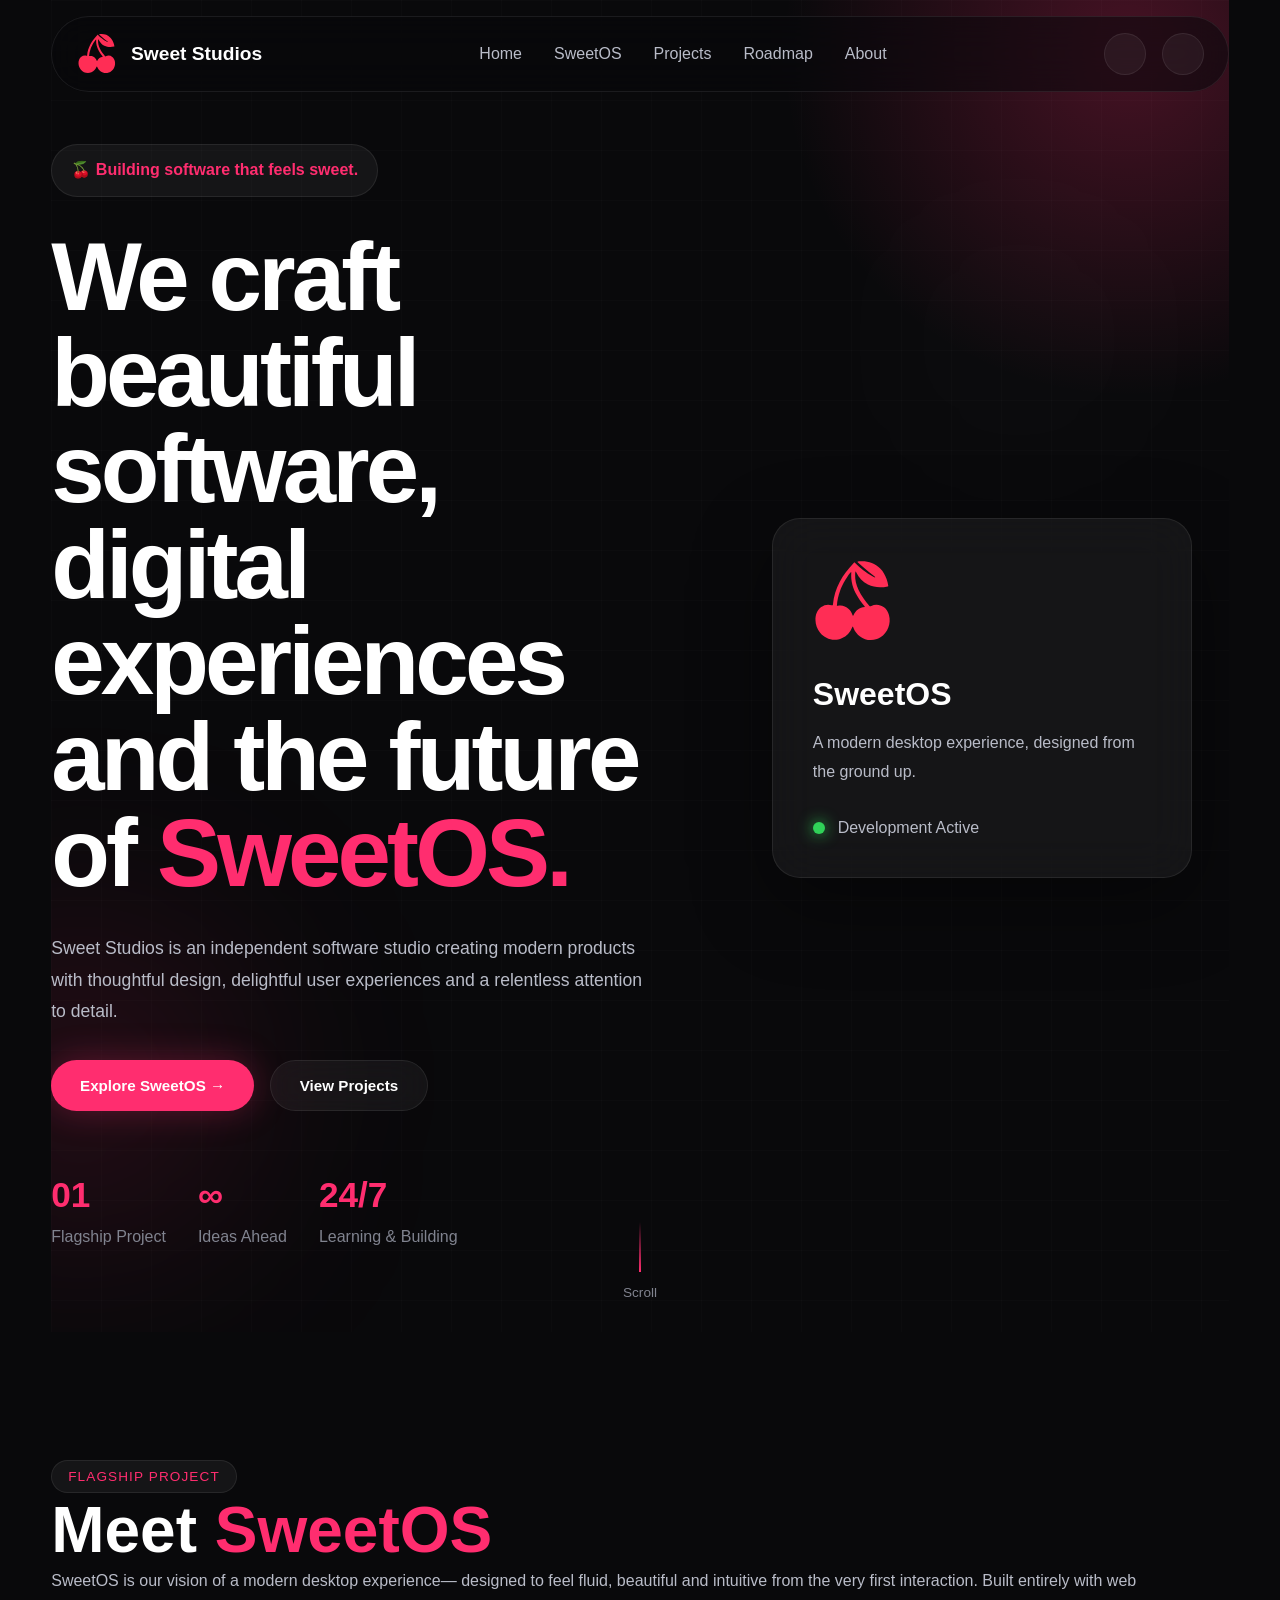
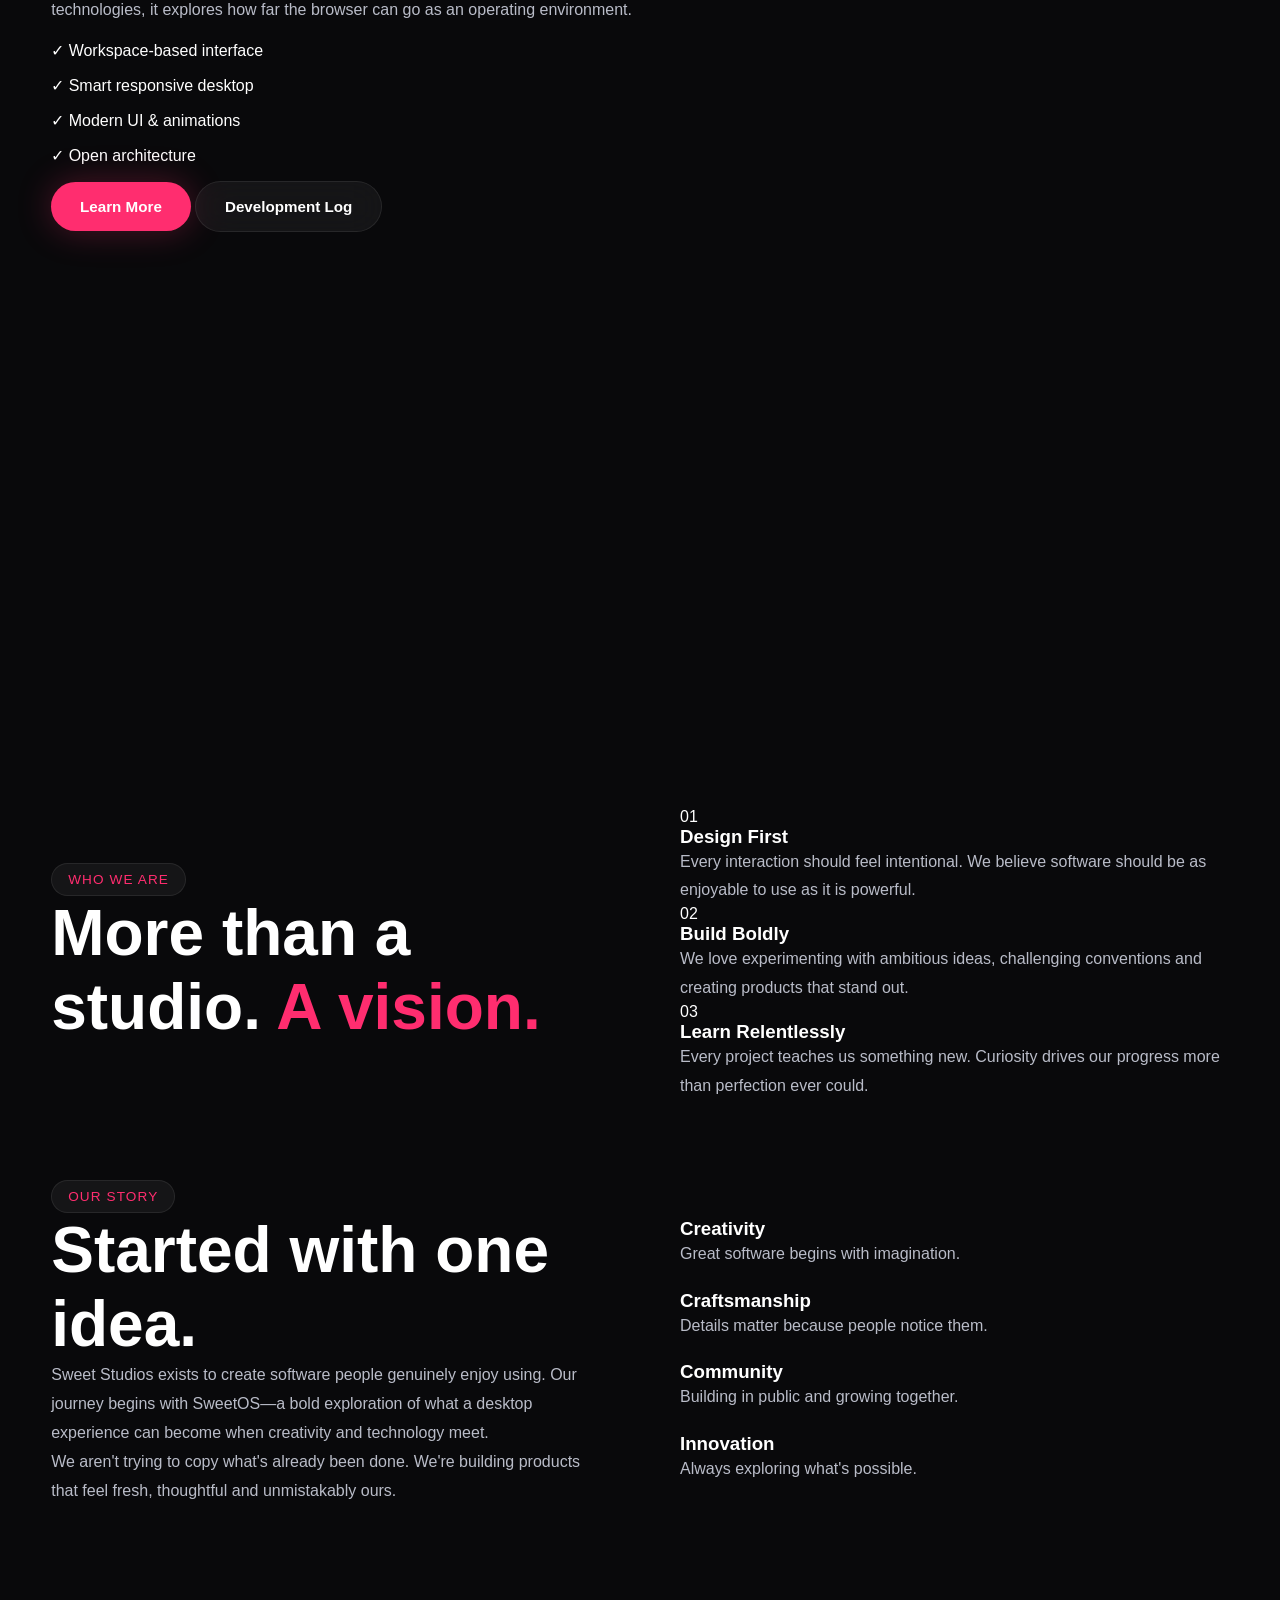
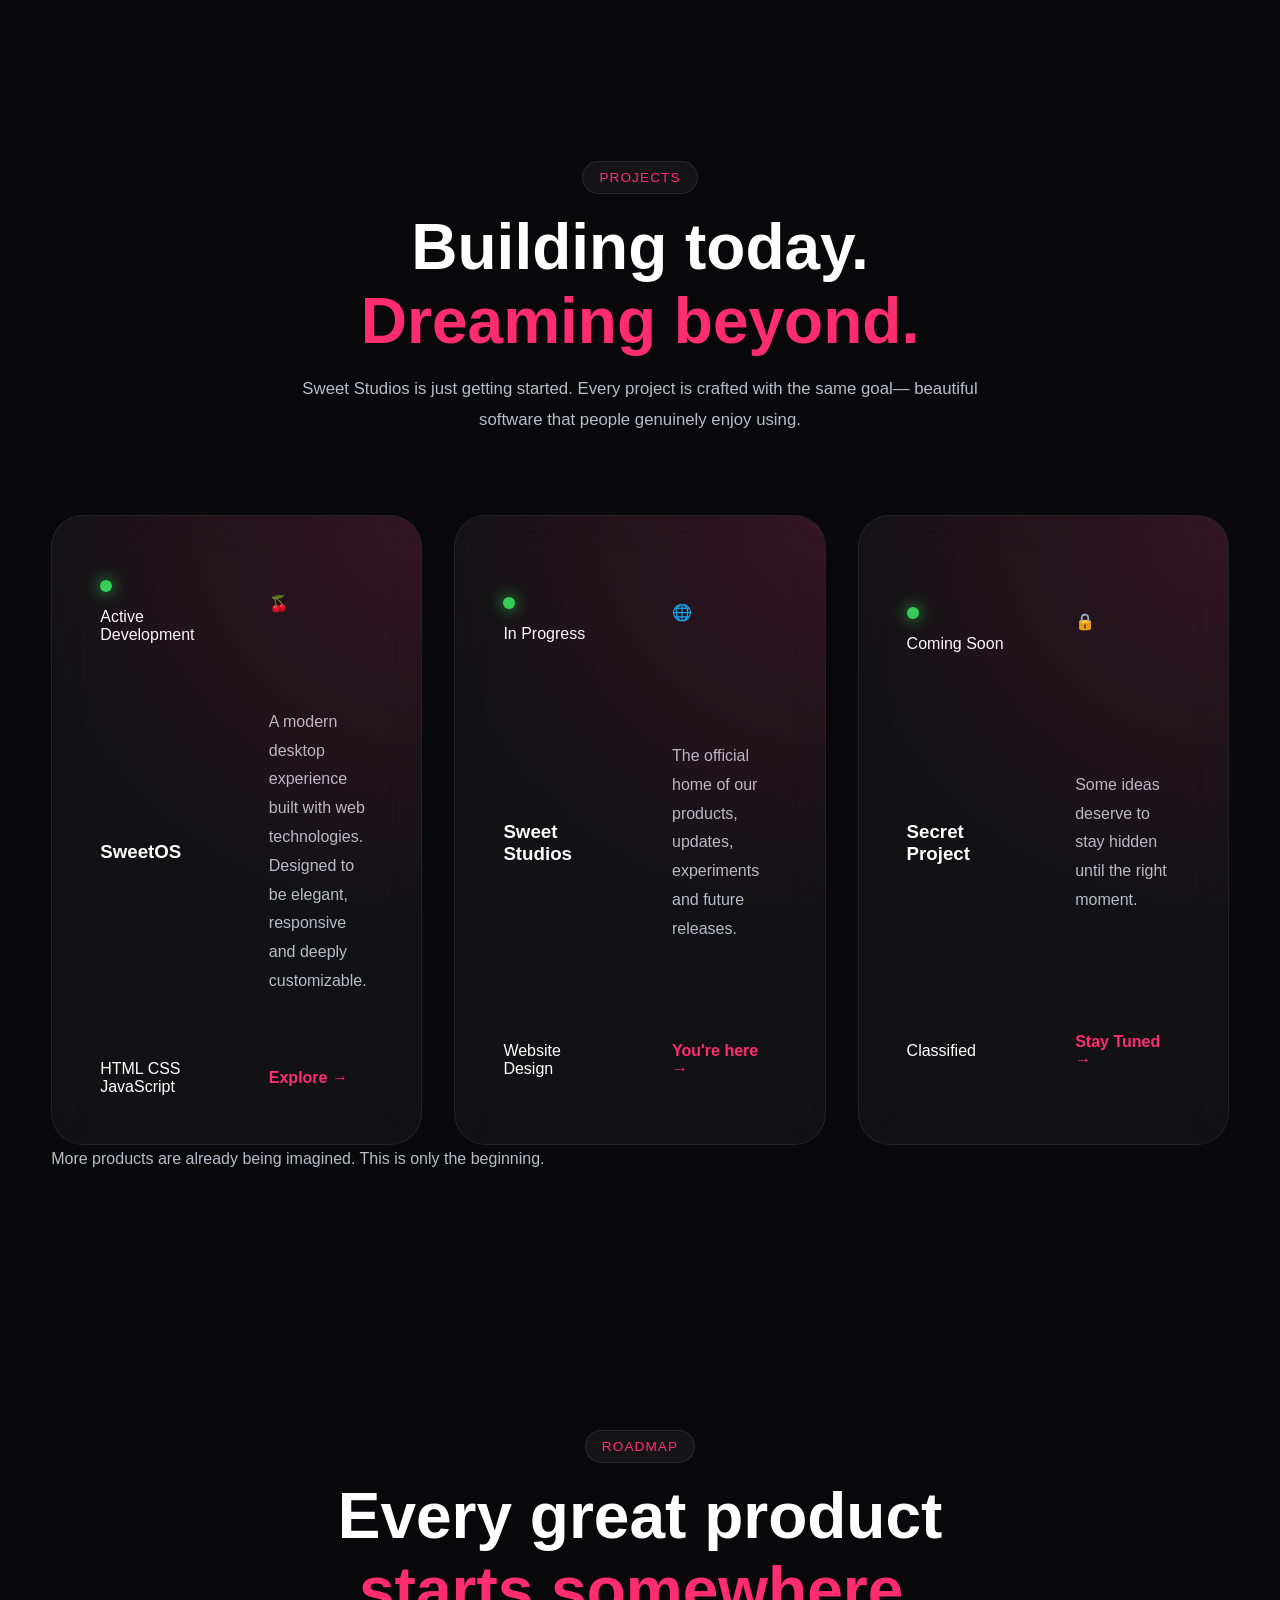
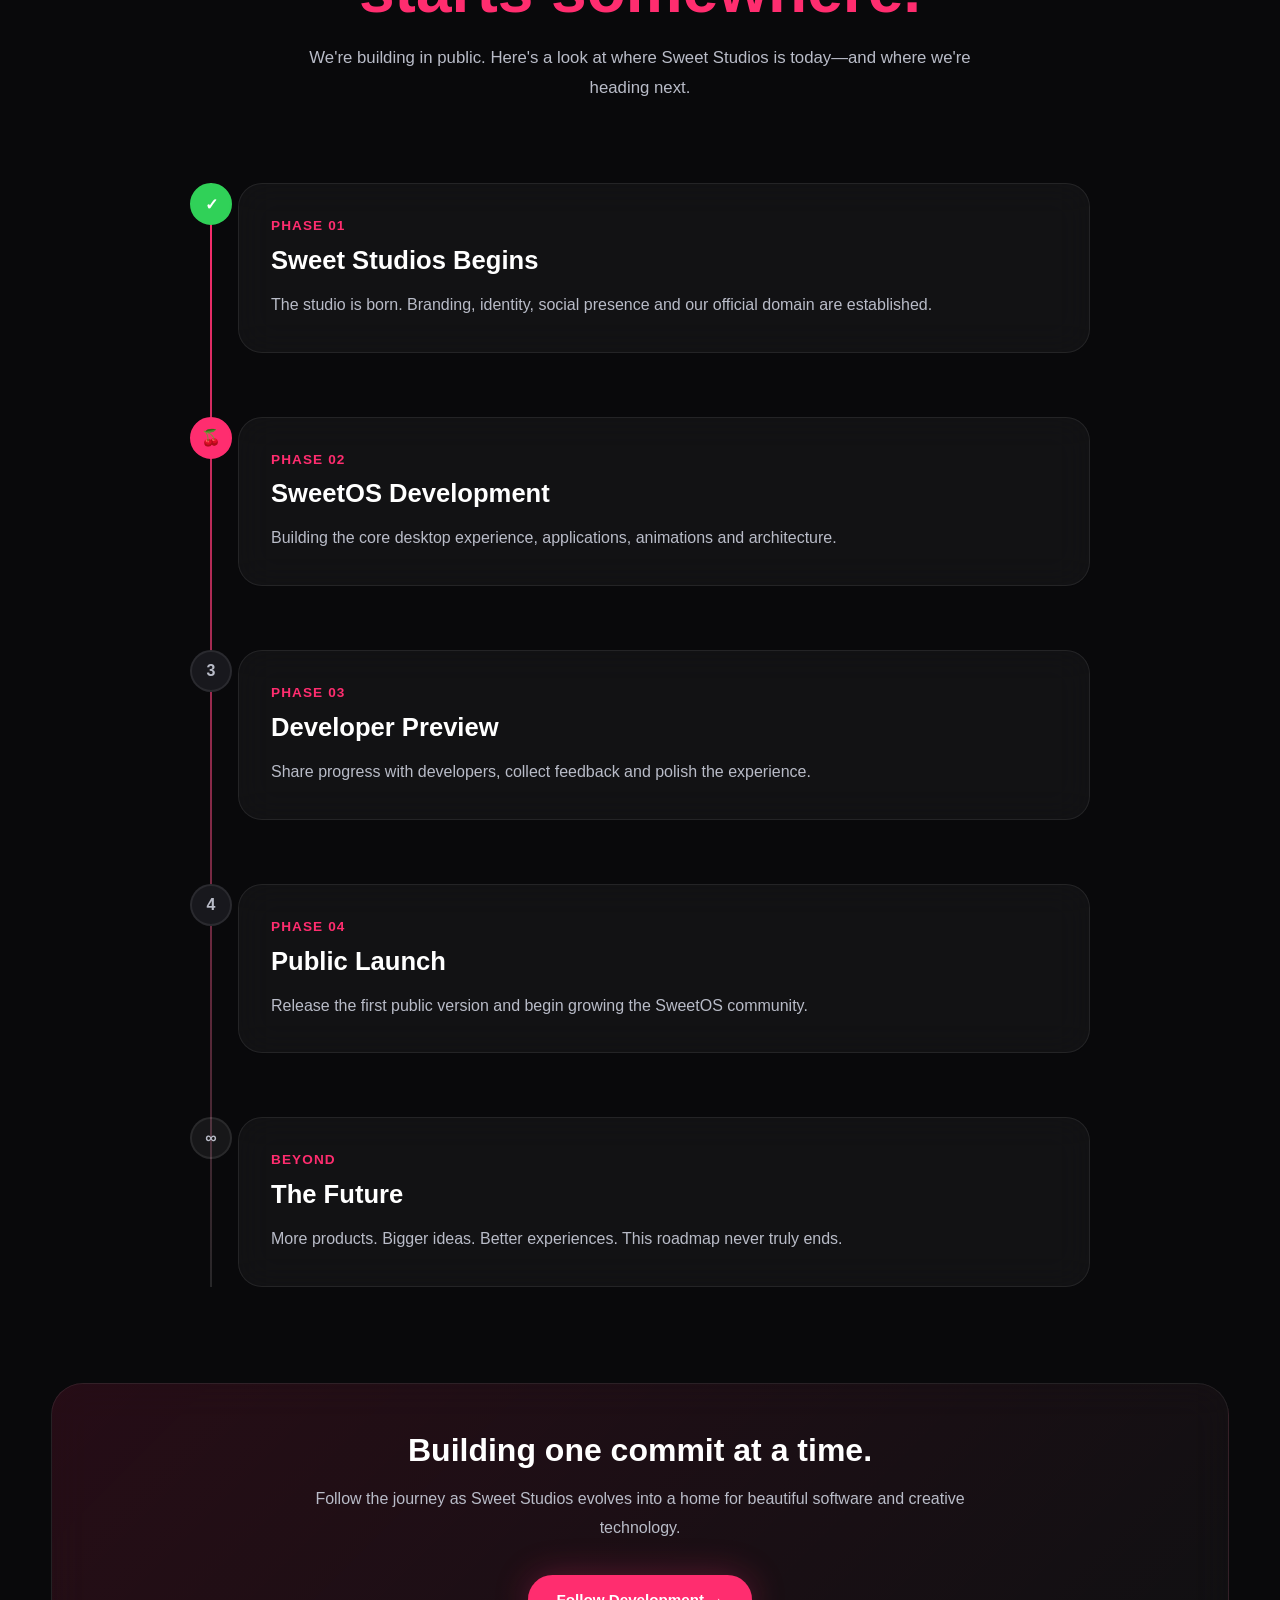
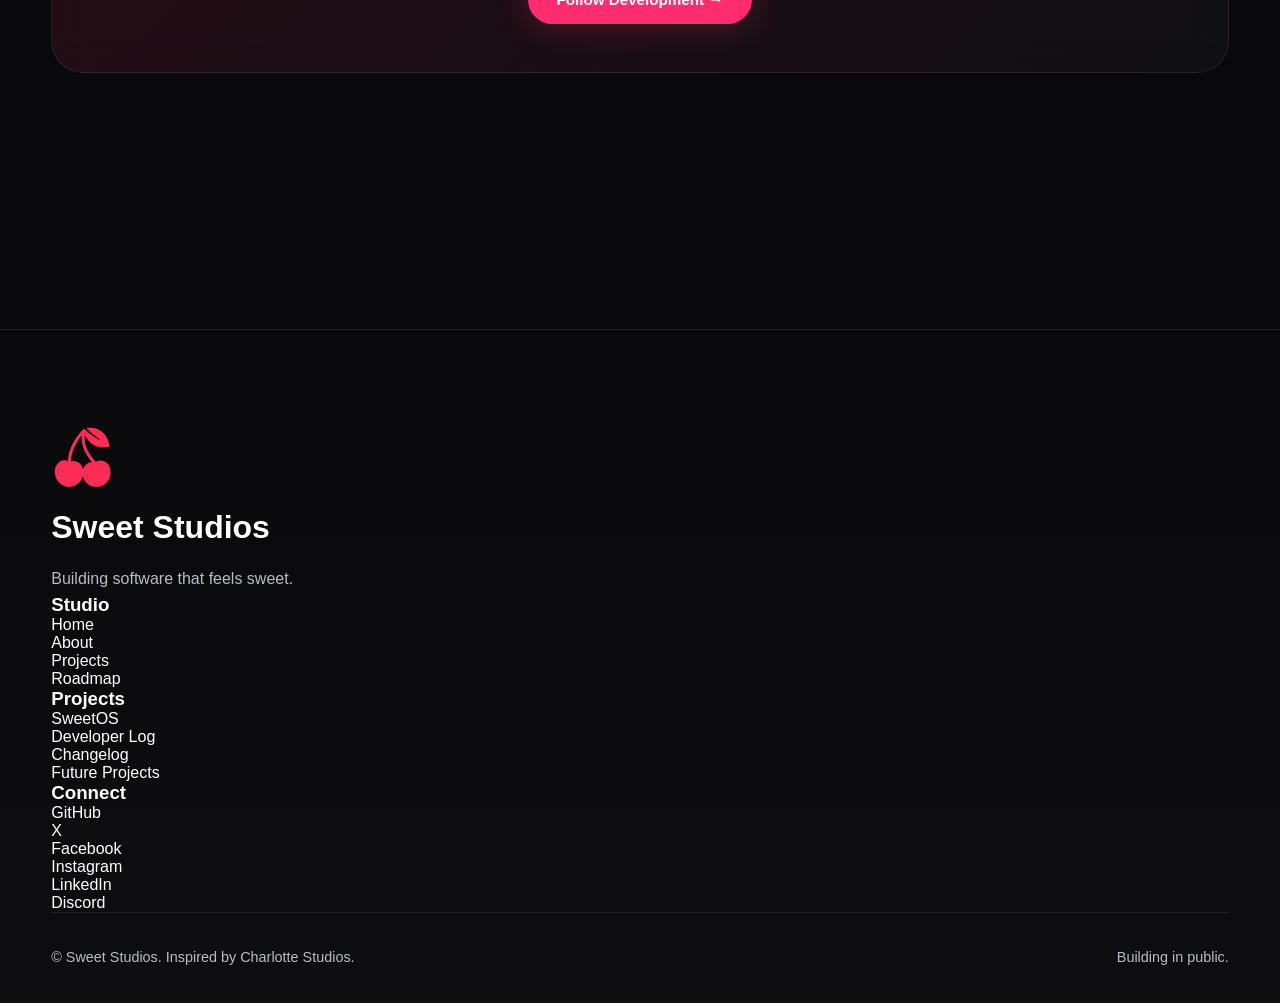
==== commit 6cc9cd0c: "Update index.html" ====
--- a/index.html
+++ b/index.html
@@ -16,11 +16,12 @@
   <!-- Canonical URL -->
   <link rel="canonical" href="https://swiitstudios.com/">
 
-  <!-- Favicons -->
   <!-- Primary Favicon for Google Search & legacy browsers -->
-  <link rel="icon" type="image/png" sizes="48x48" href="./assets/favicon-48x48.png">
-  <link rel="icon" type="image/svg+xml" href="./assets/favicon.svg">
-  <link rel="apple-touch-icon" href="./assets/preview-image.jpg">
+<link rel="icon" type="image/x-icon" href="/favicon.ico">
+<link rel="icon" type="image/png" sizes="32x32" href="/assets/favicon-32x32.png">
+<link rel="icon" type="image/png" sizes="48x48" href="/assets/favicon-48x48.png">
+<link rel="icon" type="image/svg+xml" href="/assets/favicon.svg">
+<link rel="apple-touch-icon" sizes="180x180" href="/assets/apple-touch-icon.png">
 
   <!-- Open Graph / Facebook / WhatsApp -->
   <meta property="og:type" content="website">
